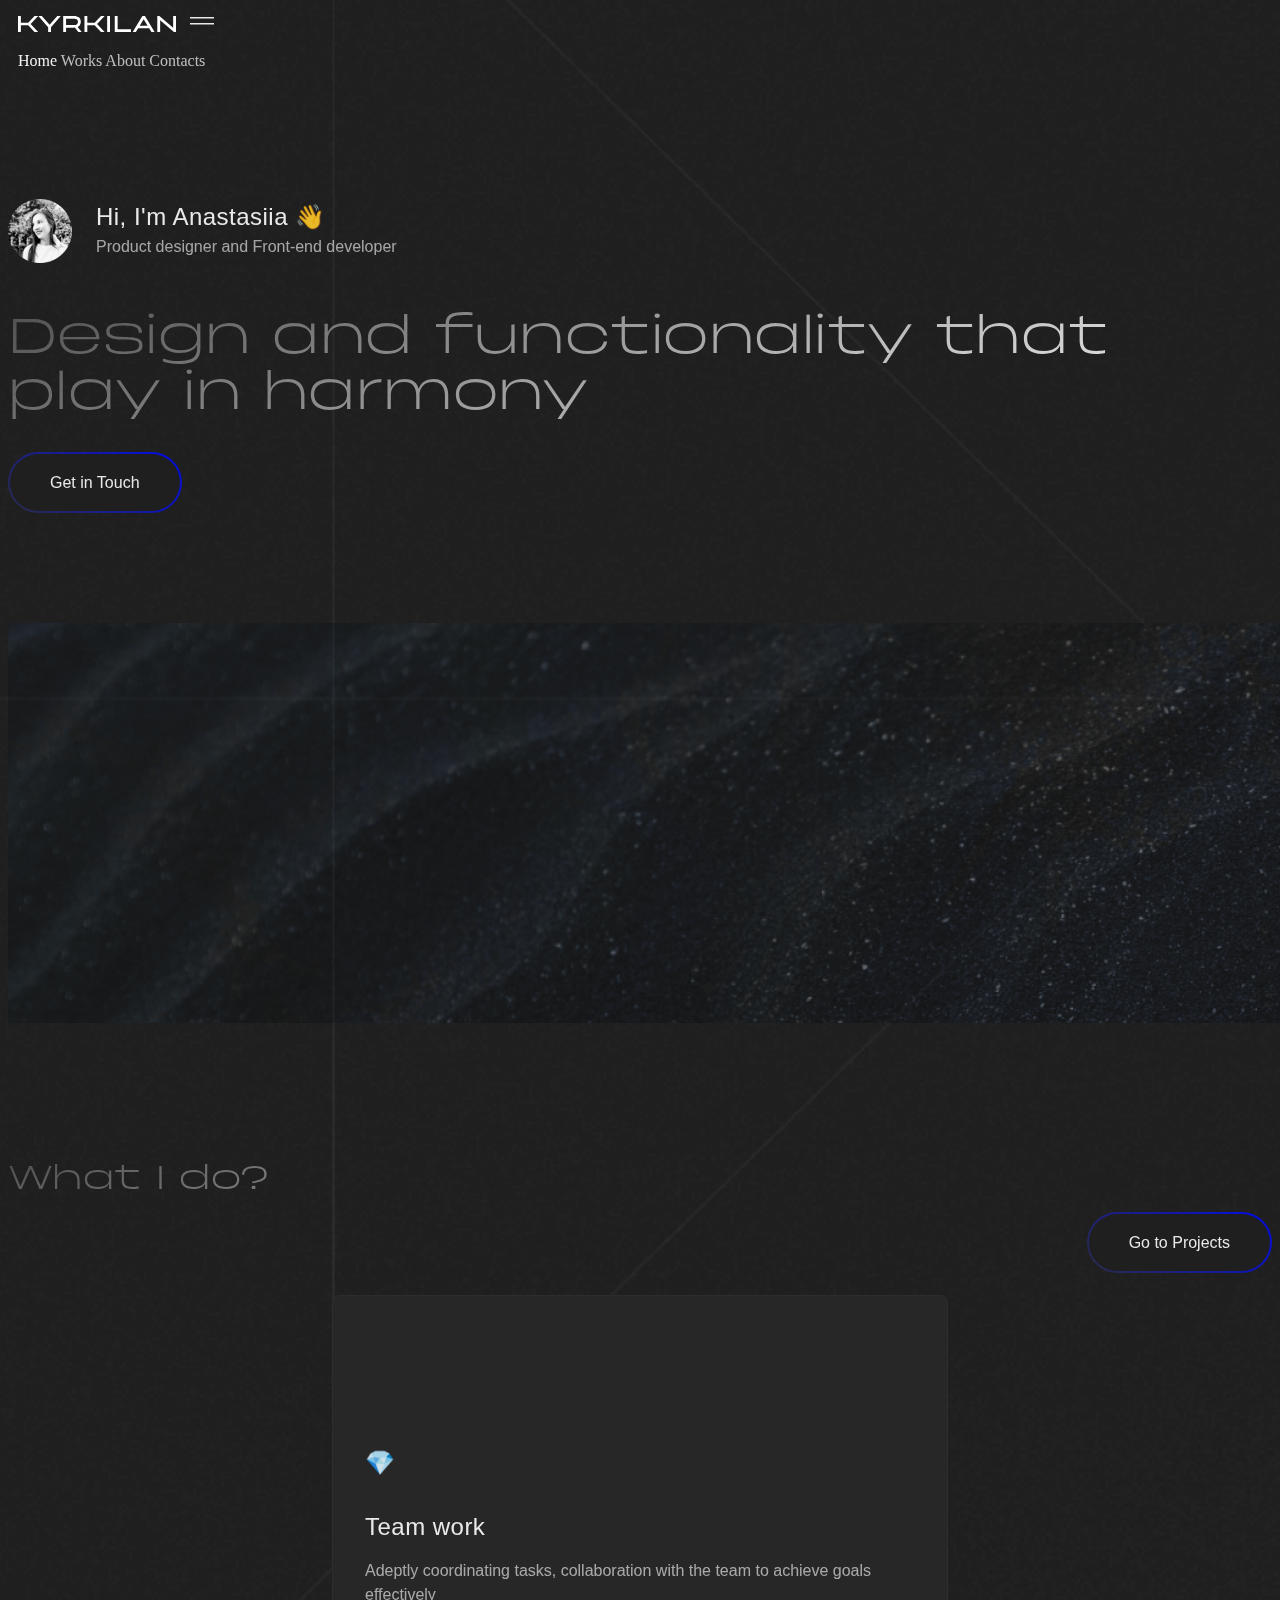
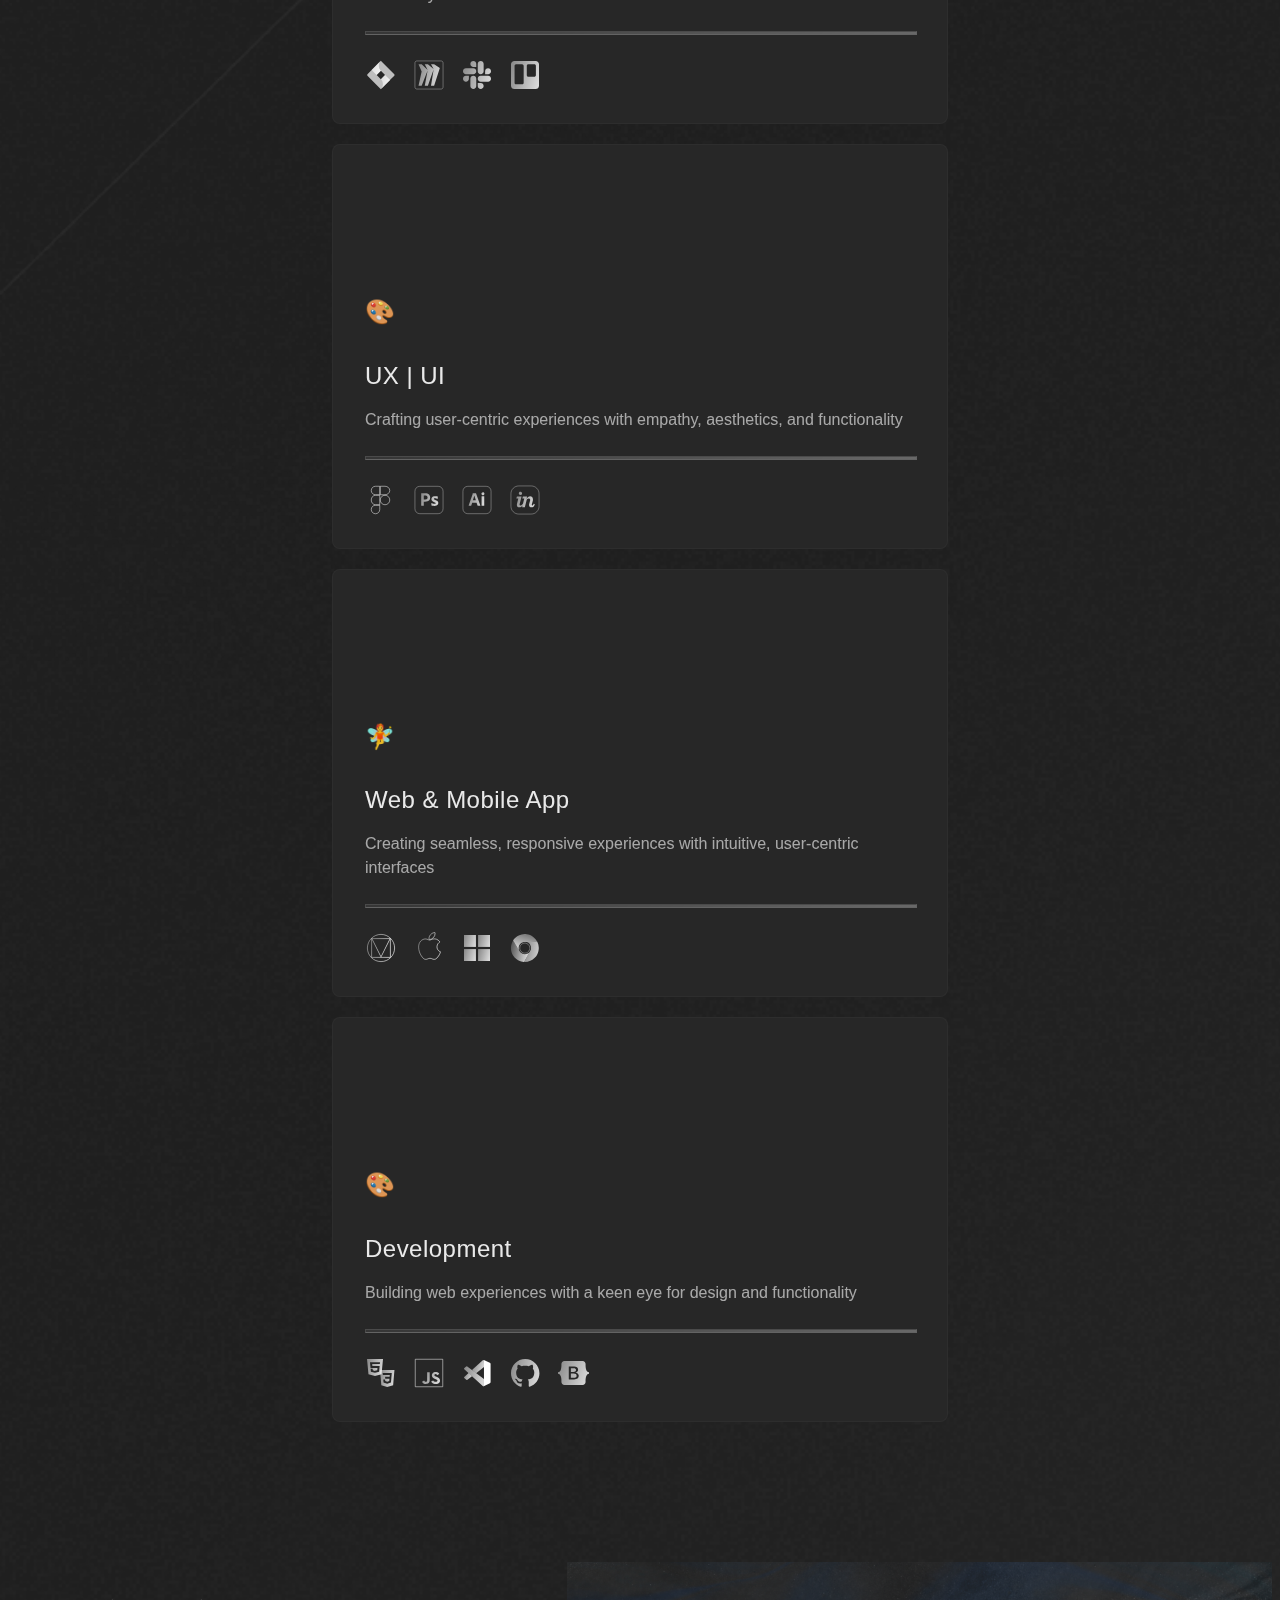
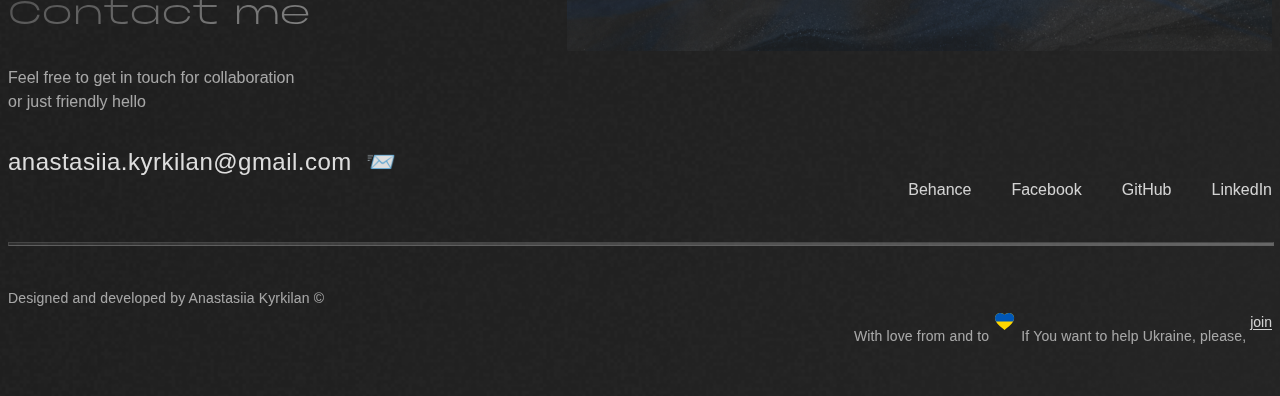
==== index.html @ f3f281db "Worked on a cursor customizing" ====
<!DOCTYPE html>
<html lang="en">
  <head>
    <meta charset="UTF-8" />
    <meta name="viewport" content="width=device-width, initial-scale=1.0" />
    <meta
      name="description"
      content="Anastasiia Kyrkilan - design and developing Websites, Mobile and Web Applications, combining usability and a enjoyable interface."
    />
    <title>Designer and Front-end developer - Anastasiia Kyrkilan</title>
    <link
      rel="icon"
      href="data:image/svg+xml,<svg xmlns='http://www.w3.org/2000/svg' width='64' height='64'><text x='50%' y='50%' dominant-baseline='middle' text-anchor='middle' style='font-size: 48px;'>👩🏻‍💻</text></svg>"
    />
    <link
      href="https://cdn.jsdelivr.net/npm/bootstrap@5.3.0/dist/css/bootstrap.min.css"
      rel="stylesheet"
      integrity="sha384-9ndCyUaIbzAi2FUVXJi0CjmCapSmO7SnpJef0486qhLnuZ2cdeRhO02iuK6FUUVM"
      crossorigin="anonymous"
    />
    <script
      src="https://cdn.jsdelivr.net/npm/bootstrap@5.3.1/dist/js/bootstrap.bundle.min.js"
      integrity="sha384-HwwvtgBNo3bZJJLYd8oVXjrBZt8cqVSpeBNS5n7C8IVInixGAoxmnlMuBnhbgrkm"
      crossorigin="anonymous"
    ></script>
    <link rel="stylesheet" href="/src/style.css" />
  </head>

  <body>
    <!-- Header -->
    <nav class="navbar sticky-top navbar-expand-lg navbar-dark" id="header">
      <div class="container">
        <a class="navbar-brand" href="/"
          ><img src="/img/logo.svg" alt="Kyrkilan" class="cursor-hover"
        /></a>
        <button
          class="navbar-toggler d-lg-none"
          type="button"
          data-bs-toggle="collapse"
          data-bs-target="#navbarNavAltMarkup"
        >
          <span class="navbar-toggler-icon"></span>
        </button>

        <button id="custom-toggler" class="d-lg-none">
          <img
            src="icons/icon-burger-menu.svg"
            alt="Menu"
            class="menu-icon"
            width="24px"
          />
          <img
            src="icons/icon_burger_close.svg"
            alt="Close"
            class="close-icon disabled"
            width="24px"
          />
        </button>

        <div class="collapse navbar-collapse" id="navbarNavAltMarkup">
          <div class="navbar-nav">
            <a
              class="nav-item nav-link menu-item active"
              aria-current="page"
              href="/"
              >Home</a
            >
            <a class="nav-item nav-link menu-item" href="/works.html">Works</a>
            <a class="nav-item nav-link menu-item" href="/about.html">About</a>
            <a class="nav-item nav-link menu-item" href="#contact-screen"
              >Contacts</a
            >
          </div>
        </div>
      </div>
    </nav>

    <!-- Main screen -->
    <div class="container main-screen">
      <div class="row">
        <div class="col-xxl-1"></div>
        <div class="col-xxl-10 greeting">
          <img
            src="/img/avatar.png"
            alt="Anastasiia Kyrkilan"
            class="img-fluid"
          />
          <div>
            <h4>Hi, I'm Anastasiia 👋</h4>
            <p>Product designer and Front-end developer</p>
          </div>
        </div>
      </div>
      <div class="row">
        <div class="col-xxl-1"></div>
        <div class="col-xxl-7 col-xl-8 col-lg-10">
          <h2>Design and functionality that play in harmony</h2>
        </div>
      </div>
      <div class="row main-row-btn">
        <div class="col-xxl-1"></div>
        <div class="col-xxl-4">
          <a href="/#contact-screen" class="btn-main">Get in Touch</a>
        </div>
      </div>
    </div>

    <!-- Decorative image -->
    <div class="deco-img-main">
      <img src="/img/black_wave_img.png" alt="Design waves" class="img-fluid" />
    </div>

    <!-- What I do? -->
    <div class="container skills-screen">
      <div class="row">
        <div class="col-sm">
          <h3>What I do?</h3>
        </div>
        <div class="col-sm">
          <div class="btn-projects">
            <a href="/works.html" class="btn-main">Go to Projects</a>
          </div>
        </div>
      </div>
      <div class="row skill-cards">
        <div class="col-xxl col-lg-6 skill-card">
          <h4>💎</h4>
          <h4>Team work</h4>
          <p>
            Adeptly coordinating tasks, collaboration with the team to achieve
            goals effectively
          </p>
          <hr />
          <div class="tool-icons">
            <img
              src="/icons/tool-jira-white.svg"
              alt="Jira"
              class="tool-icon"
            />
            <img
              src="/icons/tool-miro-white.svg"
              alt="Miro"
              class="tool-icon"
            />
            <img
              src="/icons/tool-slack-white.svg"
              alt="Slack"
              class="tool-icon"
            />
            <img
              src="/icons/tool-trello-white.svg"
              alt="Trello"
              class="tool-icon"
            />
          </div>
        </div>
        <div class="col-xxl col-lg-6 skill-card">
          <h4>🎨</h4>
          <h4>UX | UI</h4>
          <p>
            Crafting user-centric experiences with empathy, aesthetics, and
            functionality
          </p>
          <hr />
          <div class="tool-icons">
            <img
              src="/icons/tool-figma-white.svg"
              alt="Figma"
              class="tool-icon"
            />
            <img
              src="/icons/tool-ps-white.svg"
              alt="Photoshop"
              class="tool-icon"
            />
            <img
              src="/icons/tool-ai-white.svg"
              alt="Illustrator"
              class="tool-icon"
            />
            <img
              src="/icons/tool-in-white.svg"
              alt="Invision"
              class="tool-icon"
            />
          </div>
        </div>
        <div class="col-xxl col-lg-6 skill-card">
          <h4>🧚</h4>
          <h4>Web & Mobile App</h4>
          <p>
            Creating seamless, responsive experiences with intuitive,
            user-centric interfaces
          </p>
          <hr />
          <div class="tool-icons">
            <img
              src="/icons/tool-material-white.svg"
              alt="Material guidelines"
              class="tool-icon"
            />
            <img
              src="/icons/tool-ios-white.svg"
              alt="iOS guidelines"
              class="tool-icon"
            />
            <img
              src="/icons/tool-win-white.svg"
              alt="Windows guidelines"
              class="tool-icon"
            />
            <img
              src="/icons/tool-web-white.svg"
              alt="Chrome"
              class="tool-icon"
            />
          </div>
        </div>
        <div class="col-xxl col-lg-6 skill-card">
          <h4>🎨</h4>
          <h4>Development</h4>
          <p>
            Building web experiences with a keen eye for design and
            functionality
          </p>
          <hr />
          <div class="tool-icons">
            <img
              src="/icons/tool-html-white.svg"
              alt="HTML & CSS"
              class="tool-icon"
            />
            <img
              src="/icons/tool-js-white.svg"
              alt="Java Script"
              class="tool-icon"
            />
            <img
              src="/icons/tool-vs-white.svg"
              alt="Visual Studio Code"
              class="tool-icon"
            />
            <img
              src="/icons/tool-git-white.svg"
              alt="GitHub"
              class="tool-icon"
            />
            <img
              src="/icons/tool-bootstrap-white.svg"
              alt="Bootstrap"
              class="tool-icon"
            />
          </div>
        </div>
      </div>
    </div>

    <!-- Contact me -->
    <div class="contact-screen" id="contact-screen">
      <img
        src="/img/contact_img.png"
        alt="Contacts"
        class="img-fluid contact-img"
      />

      <div class="container">
        <div class="row">
          <h3>Contact me</h3>
          <p>
            Feel free to get in touch for collaboration or just friendly hello
          </p>
        </div>
        <div class="row">
          <a
            href="mailto:anastasiia.kyrkilan@gmail.com"
            class="col-lg mail-link"
            ><h4 class="cursor-hover">anastasiia.kyrkilan@gmail.com &nbsp📨</h4></a
          >
          <div class="col-lg social-media-links">
            <a href="https://www.behance.net/kyrkilan" target="_blank"
              >Behance</a
            >
            <a href="https://www.facebook.com/ann.kyr" target="_blank"
              >Facebook</a
            >
            <a
              href="https://github.com/nastasiiakyr?tab=repositories"
              target="_blank"
              >GitHub</a
            >
            <a href="https://www.linkedin.com/in/kyrkilan/" target="_blank"
              >LinkedIn</a
            >
          </div>
        </div>
      </div>
    </div>

    <!-- Footer -->
    <div class="footer">
      <hr />
      <div class="container">
        <div class="row">
          <div class="col-lg rights">
            <p>Designed and developed by Anastasiia Kyrkilan ©</p>
          </div>
          <div class="col-lg help-ua">
            <p>With love from and to</p>
            <img src="/icons/heart-ua.svg" alt="Help Ukraine" />
            <p>If You want to help Ukraine, please,</p>
            <a href="https://war.ukraine.ua/support-ukraine/" target="_blank"
              >join</a
            >
          </div>
        </div>
      </div>
    </div>

    <!-- Cursor -->
    <div class="circle-and-dot"></div>

    <!-- JS -->
    <script src="/src/app.js"></script>
  </body>
</html>
---- src/style.css ----
/* Adding fonts */

@font-face {
  font-family: PhonkSans;
  src: url("/fonts/PhonkSans-Light.otf") format("opentype");
}

@import url("https://fonts.googleapis.com/css2?family=Inter:wght@300;400;500&display=swap");

/* Variables */

:root {
  /* Colors */
  --col-bg-dark: #1f1f1f;
  --col-bg-dark-cards: #272727;
  --col-button-blue-grad: linear-gradient(
    222deg,
    #000aff 0%,
    rgba(85, 92, 241, 0.22) 100%
  );
  --col-button-blue-grad-hover: linear-gradient(
    41deg,
    #000aff 0%,
    rgba(85, 92, 241, 0.22) 100%
  );
  --col-white-grad: linear-gradient(
    337deg,
    #fff 0%,
    rgba(255, 255, 255, 0.22) 100%
  );
  --col-white: #fff;

  /* Fonts */
  --font-title: PhonkSans, sans-serif;
  --font-text: Inter, sans-serif;

  /* Shadows */
  --shadow-blue-big: 0px 2.767256498336792px 2.2138051986694336px 0px
      rgba(16, 15, 74, 0.06),
    0px 6.650102138519287px 5.32008171081543px 0px rgba(16, 15, 74, 0.09),
    0px 12.521552085876465px 10.017241477966309px 0px rgba(16, 15, 74, 0.11),
    0px 22.3363094329834px 17.869047164916992px 0px rgba(16, 15, 74, 0.13),
    0px 41.777610778808594px 33.422088623046875px 0px rgba(16, 15, 74, 0.16),
    0px 100px 80px 0px rgba(16, 15, 74, 0.22);
  --shadow-blue-small: 0px 12.5px 10.02px 0px rgba(16, 15, 74, 0.08),
    0px 41.777610778808594px 33.422088623046875px 0px rgba(16, 15, 74, 0.13);

  /* Cursor */
  --cursor-bg: #b0efda;
  --cursor-bg-line: #b0efda;
}

/* Cursor styles */

* {
  cursor: none;
}

[type="button"]:not(:disabled),
[type="reset"]:not(:disabled),
[type="submit"]:not(:disabled),
button:not(:disabled) {
  cursor: none;
}

/* Common elements styles */

body {
  background-color: var(--col-bg-dark);
  background-image: url("/img/bg_pattern.png");
  background-size: cover;
  background-repeat: no-repeat;
}

h1,
p,
.social-media-links a,
.footer .help-ua a {
  font-family: var(--font-text);
  font-size: 16px;
  font-style: normal;
  font-weight: 400;
  line-height: 24px;

  color: var(--col-white);
  opacity: 0.6;
}

h2,
h3 {
  background: var(--col-white-grad);
  background-clip: text;
  -webkit-background-clip: text;
  -webkit-text-fill-color: transparent;
}

h2 {
  font-family: var(--font-title);
  font-size: 48px;
  font-style: normal;
  font-weight: 300;
  line-height: 56px;
  letter-spacing: 0.48px;
}

h3 {
  font-family: var(--font-title);
  font-size: 32px;
  font-style: normal;
  font-weight: 300;
  line-height: 40px;
  letter-spacing: 0.32px;
}

h4 {
  font-family: var(--font-text);
  font-size: 24px;
  font-style: normal;
  font-weight: 400;
  line-height: 32px;
  letter-spacing: 0.48px;

  color: var(--col-white);
  opacity: 0.9;
}

hr {
  width: 100%;
  height: 2px;

  background: var(--col-white-grad);
  opacity: 0.3;
}

a {
  text-decoration: none;
  color: var(--col-white);
}

.skills-screen,
.contact-screen {
  padding-top: 100px;
  padding-bottom: 40px;
}

.btn-main {
  position: relative;
  padding: 20px 40px;
  margin: 2px;
  background-color: var(--col-bg-dark);
  border-radius: 56px;

  font-family: var(--font-text);
  font-size: 16px;
  font-style: normal;
  font-weight: 400;
  line-height: 24px;

  color: var(--col-white);
  opacity: 0.9;

  transition: all 200ms ease-in-out;
}

.btn-main::after {
  content: "";
  position: absolute;
  top: 0;
  right: 0;
  bottom: 0;
  left: 0;
  z-index: -1;

  margin: -2px;
  border-radius: inherit;
  background-image: var(--col-button-blue-grad);
}

.btn-main:hover::after {
  background-image: var(--col-button-blue-grad-hover);
}

.mail-link:hover,
.social-media-links a:hover,
.nav-link:hover {
  text-decoration: var(--col-white) solid underline 1.5px;
  text-underline-offset: 12px;

  color: var(--col-white);
  opacity: 0.6;
}

/* Header */

.navbar-brand,
.navbar-collapse {
  padding: 10px;

  font-family: Inter;
  font-size: 16px;
  font-style: normal;
  font-weight: 400;
  line-height: 24px;

  color: var(--col-white);
}

.navbar-collapse {
  justify-content: end;
}

.navbar-nav {
  gap: 21px;
}

.navbar-toggler {
  display: none;
}

#custom-toggler {
  margin: 0;
  padding: 0;
  background-color: transparent;
  border: none;
}

.disabled {
  display: none;
}

.nav-link {
  color: var(--col-white);
  opacity: 0.7;
}

.active {
  opacity: 0.95;
}

.scrolling {
  padding: 0;
  background-color: var(--col-bg-dark);
  border-bottom: rgb(255, 255, 255, 0.03) solid 1px;

  box-shadow: var(--shadow-blue-small);
}

/* Contacts screen styles */

.contact-screen h3,
.contact-screen p {
  margin-left: 0;
  padding-left: 0;
}

.contact-screen p {
  margin: 32px 0;
  max-width: 298px;
}

.contact-img {
  max-width: 705px;
  opacity: 0.8;
  float: right;
}

.mail-link h4 {
  margin-bottom: 0;
  font-weight: 400;
  opacity: 0.85;
}

.social-media-links {
  display: flex;
  justify-content: flex-end;
  align-items: flex-end;
  gap: 40px;
}

.social-media-links a {
  opacity: 0.8;
}

/* Footer */

.footer {
  padding-bottom: 40px;
}

.footer hr {
  margin: 0 0 40px;
}

.footer p {
  font-size: 14px;
  letter-spacing: 0.15px;
  margin-bottom: 0;
}

.footer .help-ua {
  display: flex;
  justify-content: end;
  align-items: start;
  gap: 4px;
}

.footer .help-ua a {
  font-size: 14px;
  font-weight: 500;
  opacity: 0.8;

  text-decoration: var(--col-white) solid underline 1px;
  text-underline-offset: 2px;
}

.footer .help-ua a:hover {
  text-decoration: var(--col-white) solid underline 1px;
  text-underline-offset: 8px;

  opacity: 0.6;
}

/* Homepage Main screen styles */

.main-screen {
  padding-top: 116px;
  padding-bottom: 128px;
}

.greeting {
  display: flex;
  margin-bottom: 48px;
}

.greeting img {
  width: 64px;
  height: 64px;
  transition: all 200ms ease-in-out;
}

.greeting img:hover {
  content: url("/img/avatar-color.png");
}

.greeting div {
  margin-left: 24px;
}

.greeting div h4,
.greeting div p {
  margin: 2px 0;
}

.main-row-btn {
  margin-top: 48px;
}

/* Homepage Decorative image styles */

.deco-img-main {
  width: auto;
  opacity: 0.6;
}

/* Homepage Skills screen styles */

.btn-projects {
  text-align: end;
}

.skill-cards {
  margin-top: 40px;
  gap: 24px;
}

.skill-card {
  margin: 20px auto 0;
  padding: 119px 32px 32px;

  border-radius: 8px;
  border: rgb(255, 255, 255, 0.03) solid 1px;
  background: var(--col-bg-dark-cards);
}

.skill-card h4 {
  margin-bottom: 16px;
}

.skill-card hr {
  margin: 24px auto;
}

.tool-icons {
  display: flex;
  justify-content: flex-start;
  gap: 16px;
  flex-wrap: wrap;
}

/* About me page screen */

.about-me {
  padding-top: 100px;
  padding-bottom: 40px;
}

.about-me img {
  width: 437px;
  transition: all 200ms ease-in-out;
}

.about-me img:hover {
  content: url("/img/about-photo-color.png");
}

.about-me h2 {
  margin-bottom: 60px;
}

.about-me p {
  margin-top: 40px;
}

/* My works page */

.works-title {
  margin-top: 100px;
  margin-bottom: 60px;
}

.works-title ul {
  justify-content: flex-end;
}

.nav-pills .nav-link.active,
.nav-pills .show > .nav-link {
  background-color: transparent;
}

.tab-content img {
  padding-bottom: 30px;
}

.tab-content .relax:hover {
  content: url("/img/works/relax_app_color.png");
}

.tab-content .edison:hover {
  content: url("/img/works/edison_web_color.png");
}

.tab-content .laundry:hover {
  content: url("/img/works/laundry_web_color.png");
}

.tab-content .weather:hover {
  content: url("/img/works/weather_app_color.png");
}

.tab-content .support:hover {
  content: url("/img/works/support_ukraine_color.png");
}

/* Responsive notes */

@media (min-width: 1201px) and (max-width: 1400px) {
  .skill-card {
    max-width: 550px;
  }
}

@media (min-width: 993px) and (max-width: 1200px) {
  .skill-card {
    max-width: 460px;
  }
}

@media (min-width: 577px) and (max-width: 992px) {
  #header.active {
    position: fixed;
    align-items: start;

    width: 100%;
    height: 100vh;

    background-color: var(--col-bg-dark);
    border-bottom: rgb(255, 255, 255, 0.03) solid 1px;

    box-shadow: var(--shadow-blue-small);

    z-index: 1000;
  }

  #header.active .container {
    gap: 30px;
  }

  .skill-card {
    padding-top: 80px;
  }

  .contact-screen {
    padding-top: 50px;
  }

  .contact-img {
    width: 100%;
    float: none;
    margin-bottom: 40px;
  }

  .mail-link {
    padding-left: 0;
  }

  .social-media-links {
    justify-content: flex-start;
    margin-top: 20px;
    padding-left: 0;
  }

  .footer .row div {
    padding-left: 0;
  }

  .footer .help-ua {
    justify-content: start;
    margin-top: 10px;
  }

  .about-me {
    padding-top: 50px;
    padding-bottom: 0;
  }

  .about-me img {
    width: 100%;
    margin-bottom: 60px;
  }

  .about-me h2 {
    margin-bottom: 40px;
  }

  .about-me p {
    margin-top: 30px;
  }

  .works-title {
    margin-top: 50px;
    margin-bottom: 20px;
  }

  .works-title ul {
    justify-content: flex-start;
    margin-top: 30px;
  }
}

@media (max-width: 576px) {
  h2 {
    font-size: 32px;
    line-height: 40px;
  }

  h4 {
    font-size: 20px;
    line-height: 24px;
  }

  #header.active {
    position: fixed;
    align-items: start;

    width: 100%;
    height: 100vh;

    background-color: var(--col-bg-dark);
    border-bottom: rgb(255, 255, 255, 0.03) solid 1px;

    box-shadow: var(--shadow-blue-small);

    z-index: 1000;
  }

  #header.active .container {
    gap: 30px;
  }

  .container,
  .contact-screen .container .row,
  .footer .container .row {
    padding-left: 20px;
    padding-right: 20px;
  }

  .mail-link,
  .social-media-links {
    padding-left: 0;
  }

  .main-screen {
    padding-top: 60px;
    padding-bottom: 80px;
  }

  .greeting {
    flex-direction: column;
    margin-bottom: 32px;
    width: 330px;
  }

  .greeting div {
    margin-left: 0;
  }

  .greeting div h4 {
    margin-top: 20px;
  }

  .btn-projects {
    margin-top: 40px;
    margin-bottom: 20px;
    text-align: start;
  }

  .skill-cards {
    width: 100%;
    padding: 0 0 0 20px;
    align-self: center;
  }

  .skill-card {
    margin: 0;
  }

  .skills-screen,
  .contact-screen {
    padding-top: 60px;
    padding-bottom: 40px;
  }

  .contact-img {
    width: 100%;
    float: none;
    margin-bottom: 60px;
  }

  .social-media-links {
    justify-content: space-between;
    margin-top: 32px;
    gap: 16px;
  }

  .rights {
    padding-left: 0;
  }

  .footer .help-ua {
    justify-content: start;
    margin-top: 10px;
    padding-left: 0;
    flex-wrap: wrap;
  }

  .about-me {
    width: 90%;
    padding-top: 40px;
    padding-bottom: 0;
  }

  .about-me .row {
    padding: 0;
  }

  .about-me img {
    margin-bottom: 60px;
  }

  .about-me h2 {
    margin-bottom: 40px;
  }

  .about-me p {
    margin-top: 30px;
  }

  .works-title {
    margin-top: 50px;
    margin-bottom: 20px;
  }

  .works-title ul {
    justify-content: flex-start;
    margin-top: 30px;
  }
}
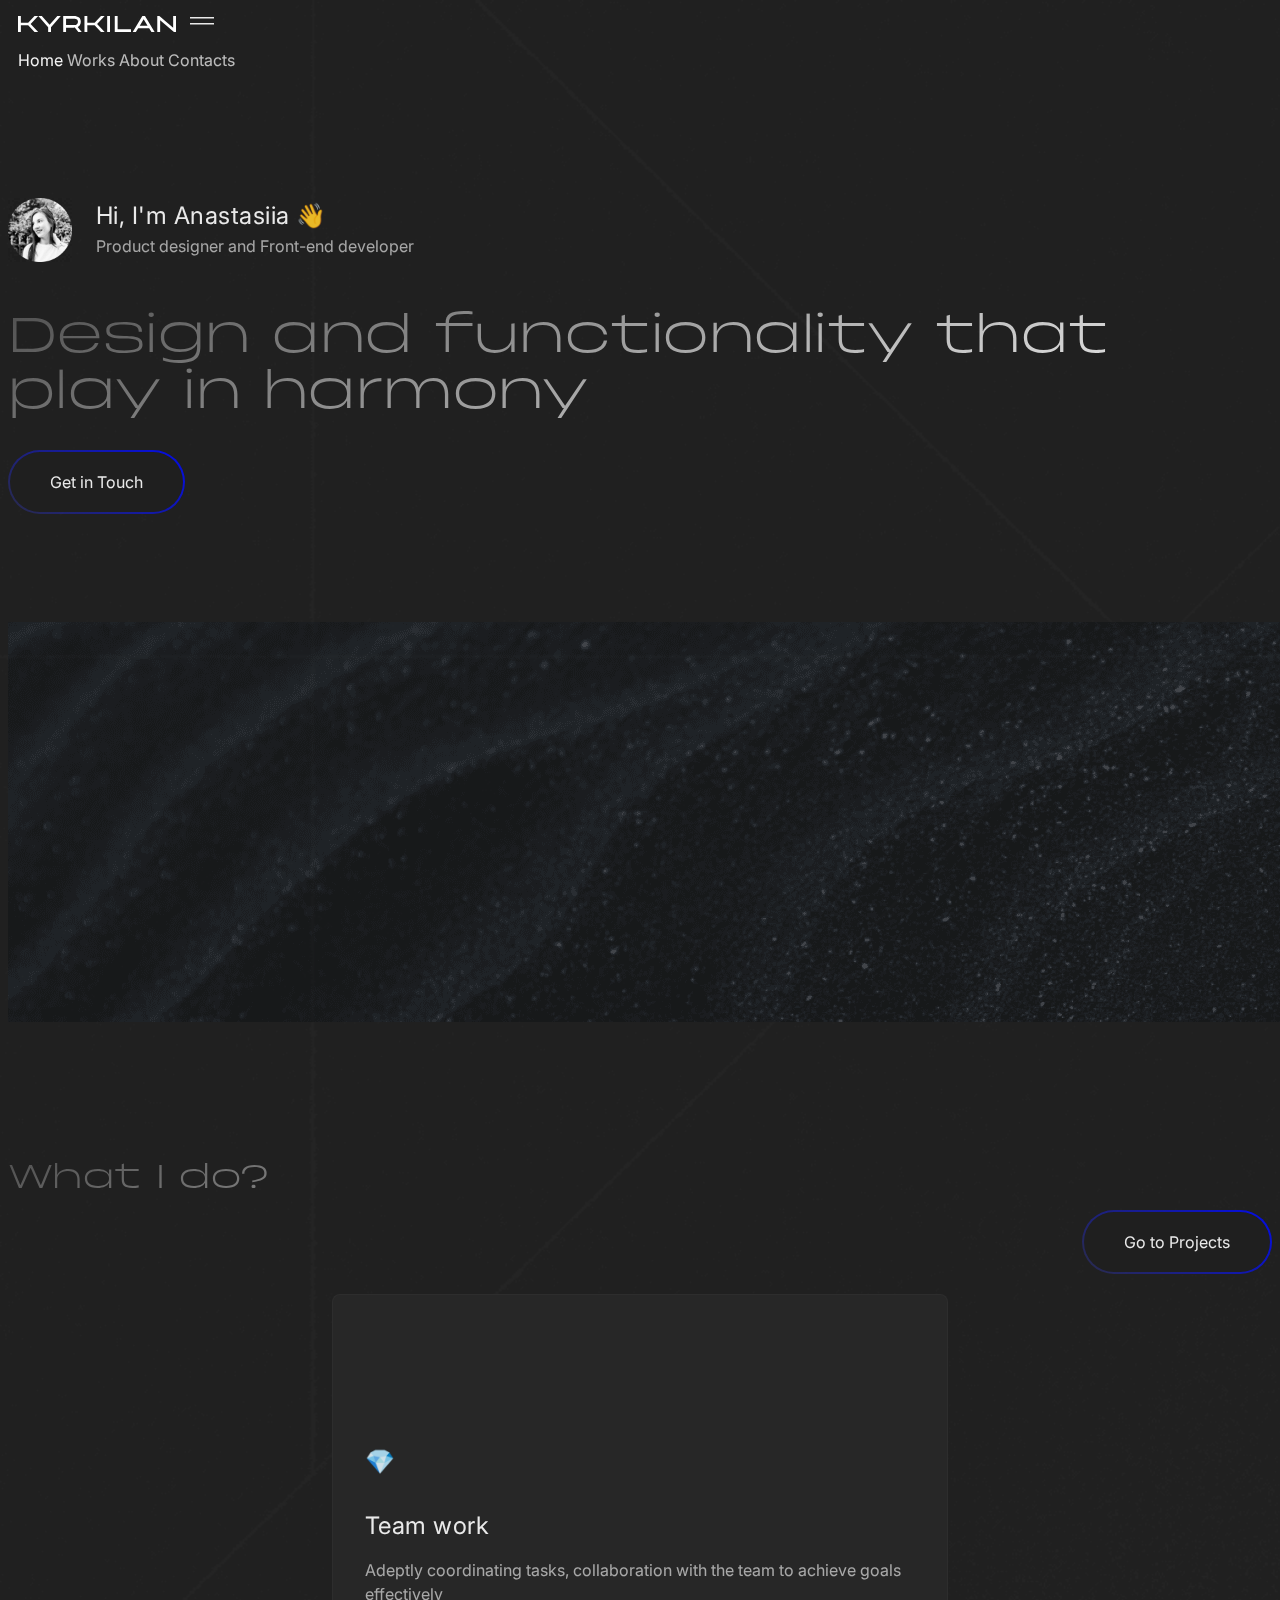
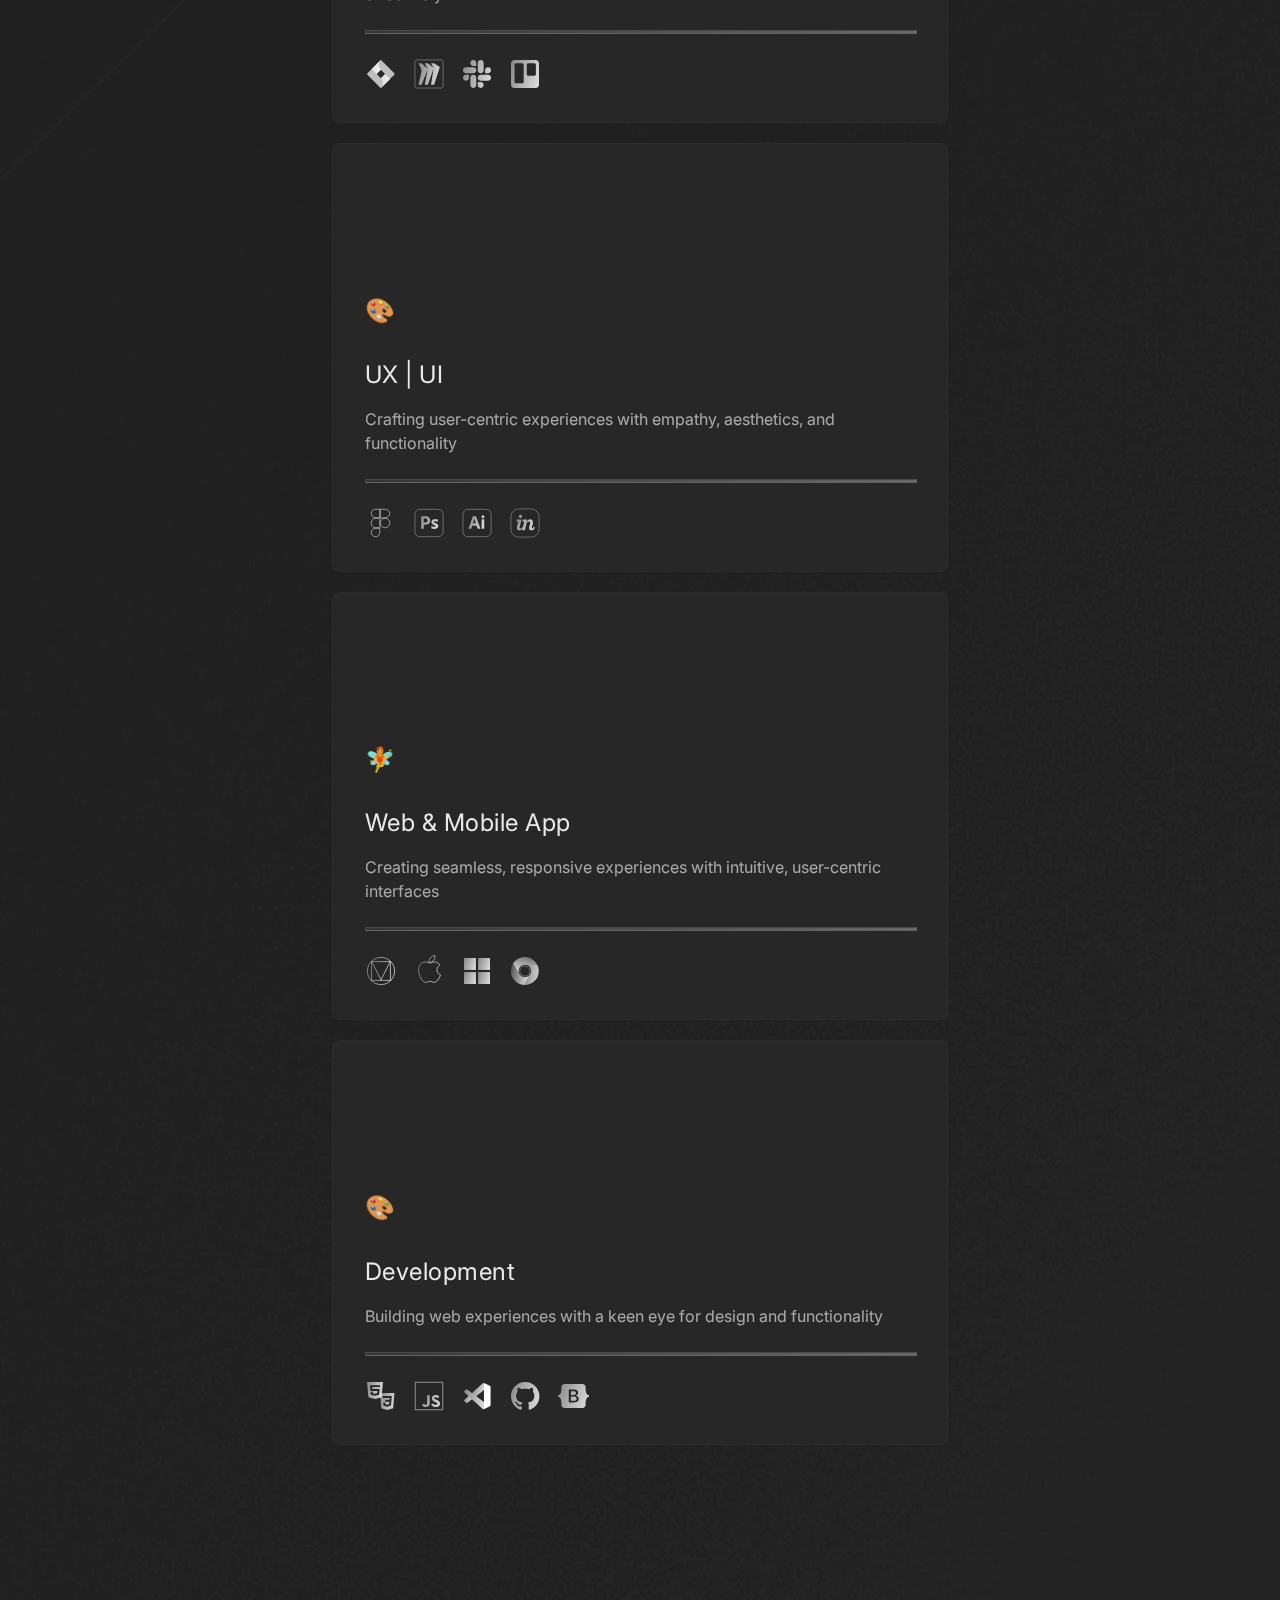
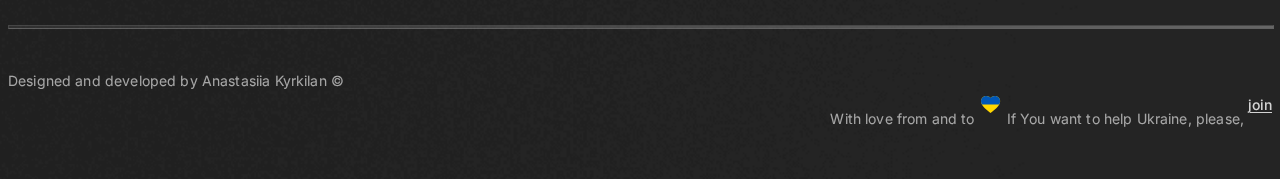
==== commit 907f842a: "Optimized Contacts block with creating HTML template in JS" ====
--- a/index.html
+++ b/index.html
@@ -256,45 +256,7 @@
     </div>
 
     <!-- Contact me -->
-    <div class="contact-screen" id="contact-screen">
-      <img
-        src="/img/contact_img.png"
-        alt="Contacts"
-        class="img-fluid contact-img"
-      />
-
-      <div class="container">
-        <div class="row">
-          <h3>Contact me</h3>
-          <p>
-            Feel free to get in touch for collaboration or just friendly hello
-          </p>
-        </div>
-        <div class="row">
-          <a
-            href="mailto:anastasiia.kyrkilan@gmail.com"
-            class="col-lg mail-link"
-            ><h4 class="cursor-hover">anastasiia.kyrkilan@gmail.com &nbsp📨</h4></a
-          >
-          <div class="col-lg social-media-links">
-            <a href="https://www.behance.net/kyrkilan" target="_blank"
-              >Behance</a
-            >
-            <a href="https://www.facebook.com/ann.kyr" target="_blank"
-              >Facebook</a
-            >
-            <a
-              href="https://github.com/nastasiiakyr?tab=repositories"
-              target="_blank"
-              >GitHub</a
-            >
-            <a href="https://www.linkedin.com/in/kyrkilan/" target="_blank"
-              >LinkedIn</a
-            >
-          </div>
-        </div>
-      </div>
-    </div>
+    <div class="contact-screen" id="contact-screen"></div>
 
     <!-- Footer -->
     <div class="footer">
--- a/src/style.css
+++ b/src/style.css
@@ -1,11 +1,11 @@
 /* Adding fonts */
+
+@import url("https://fonts.googleapis.com/css2?family=Inter:wght@300;400;500&display=swap");
 
 @font-face {
   font-family: PhonkSans;
   src: url("/fonts/PhonkSans-Light.otf") format("opentype");
 }
-
-@import url("https://fonts.googleapis.com/css2?family=Inter:wght@300;400;500&display=swap");
 
 /* Variables */
 
@@ -182,7 +182,8 @@
 
 .mail-link:hover,
 .social-media-links a:hover,
-.nav-link:hover {
+.nav-link:hover,
+.tab-button:hover {
   text-decoration: var(--col-white) solid underline 1.5px;
   text-underline-offset: 12px;
 
@@ -228,7 +229,8 @@
   display: none;
 }
 
-.nav-link {
+.nav-link,
+.tab-button {
   color: var(--col-white);
   opacity: 0.7;
 }
@@ -428,37 +430,21 @@
   margin-bottom: 60px;
 }
 
-.works-title ul {
+.tab-buttons {
+  display: flex;
   justify-content: flex-end;
-}
-
-.nav-pills .nav-link.active,
-.nav-pills .show > .nav-link {
+  gap: 30px;
+}
+
+.tab-button {
+  border: none;
   background-color: transparent;
-}
-
-.tab-content img {
+
+  color: var(--col-white);
+}
+
+#works-cards img {
   padding-bottom: 30px;
-}
-
-.tab-content .relax:hover {
-  content: url("/img/works/relax_app_color.png");
-}
-
-.tab-content .edison:hover {
-  content: url("/img/works/edison_web_color.png");
-}
-
-.tab-content .laundry:hover {
-  content: url("/img/works/laundry_web_color.png");
-}
-
-.tab-content .weather:hover {
-  content: url("/img/works/weather_app_color.png");
-}
-
-.tab-content .support:hover {
-  content: url("/img/works/support_ukraine_color.png");
 }
 
 /* Responsive notes */
@@ -554,6 +540,10 @@
   .works-title ul {
     justify-content: flex-start;
     margin-top: 30px;
+  }
+
+  .circle-and-dot {
+    display: none;
   }
 }
 
@@ -694,4 +684,8 @@
     justify-content: flex-start;
     margin-top: 30px;
   }
-}
+
+  .circle-and-dot {
+    display: none;
+  }
+}
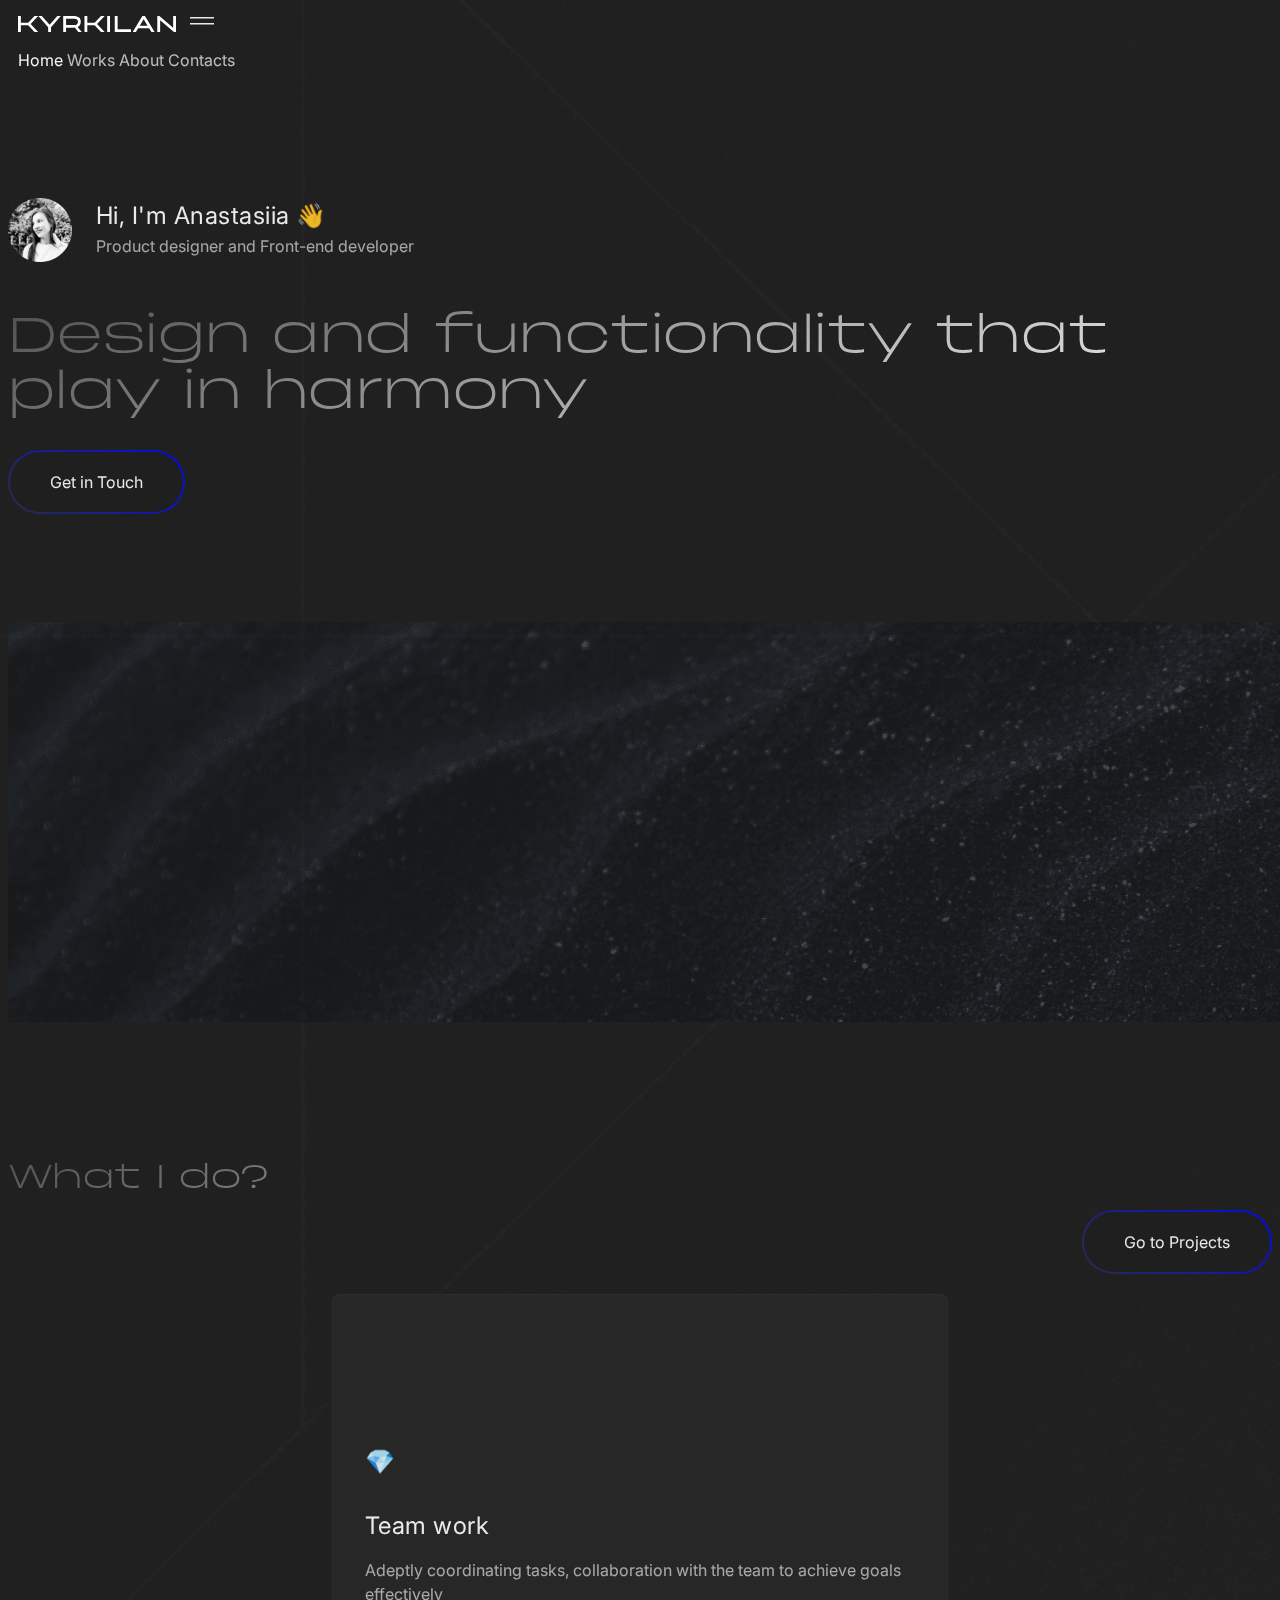
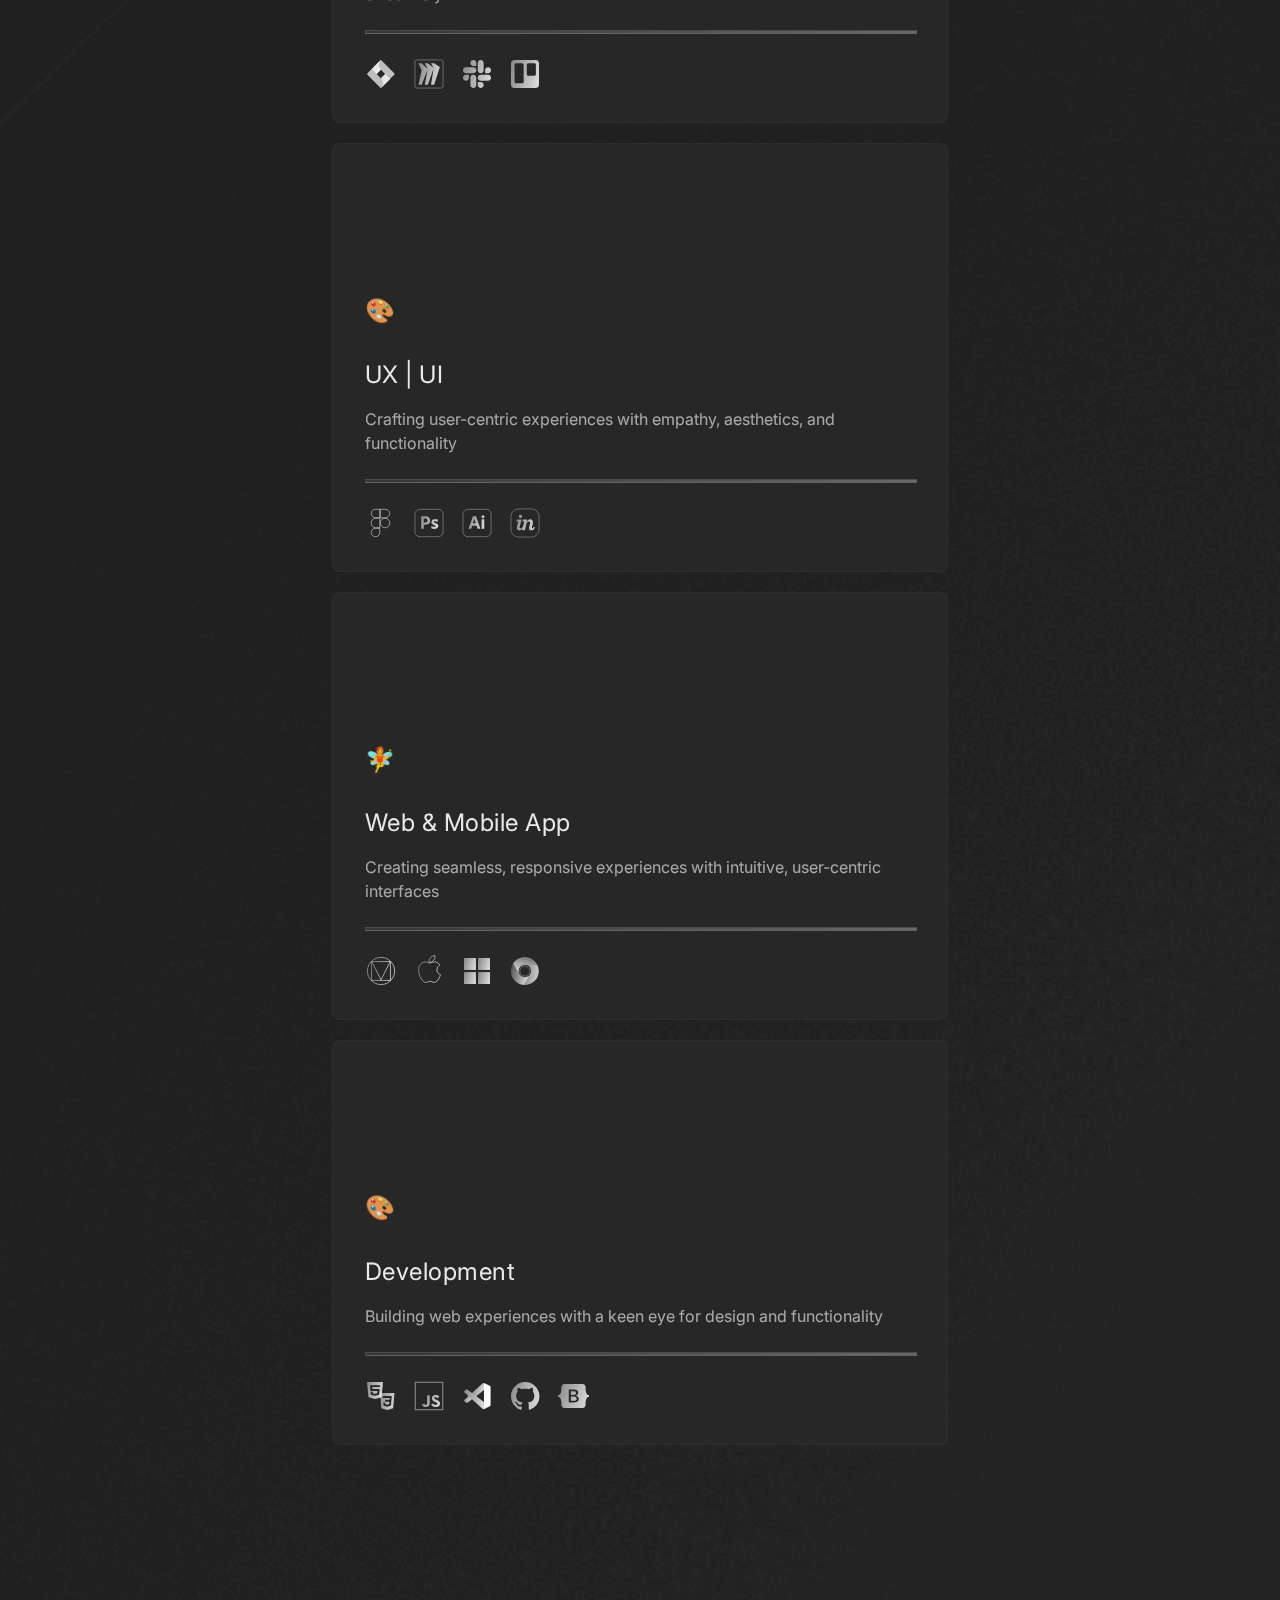
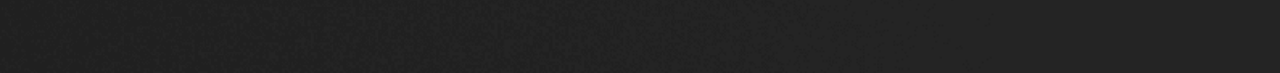
==== commit 8cc8aa96: "Optimized Footer with adding HTML template in JS" ====
--- a/index.html
+++ b/index.html
@@ -259,24 +259,7 @@
     <div class="contact-screen" id="contact-screen"></div>
 
     <!-- Footer -->
-    <div class="footer">
-      <hr />
-      <div class="container">
-        <div class="row">
-          <div class="col-lg rights">
-            <p>Designed and developed by Anastasiia Kyrkilan ©</p>
-          </div>
-          <div class="col-lg help-ua">
-            <p>With love from and to</p>
-            <img src="/icons/heart-ua.svg" alt="Help Ukraine" />
-            <p>If You want to help Ukraine, please,</p>
-            <a href="https://war.ukraine.ua/support-ukraine/" target="_blank"
-              >join</a
-            >
-          </div>
-        </div>
-      </div>
-    </div>
+    <div class="footer"></div>
 
     <!-- Cursor -->
     <div class="circle-and-dot"></div>
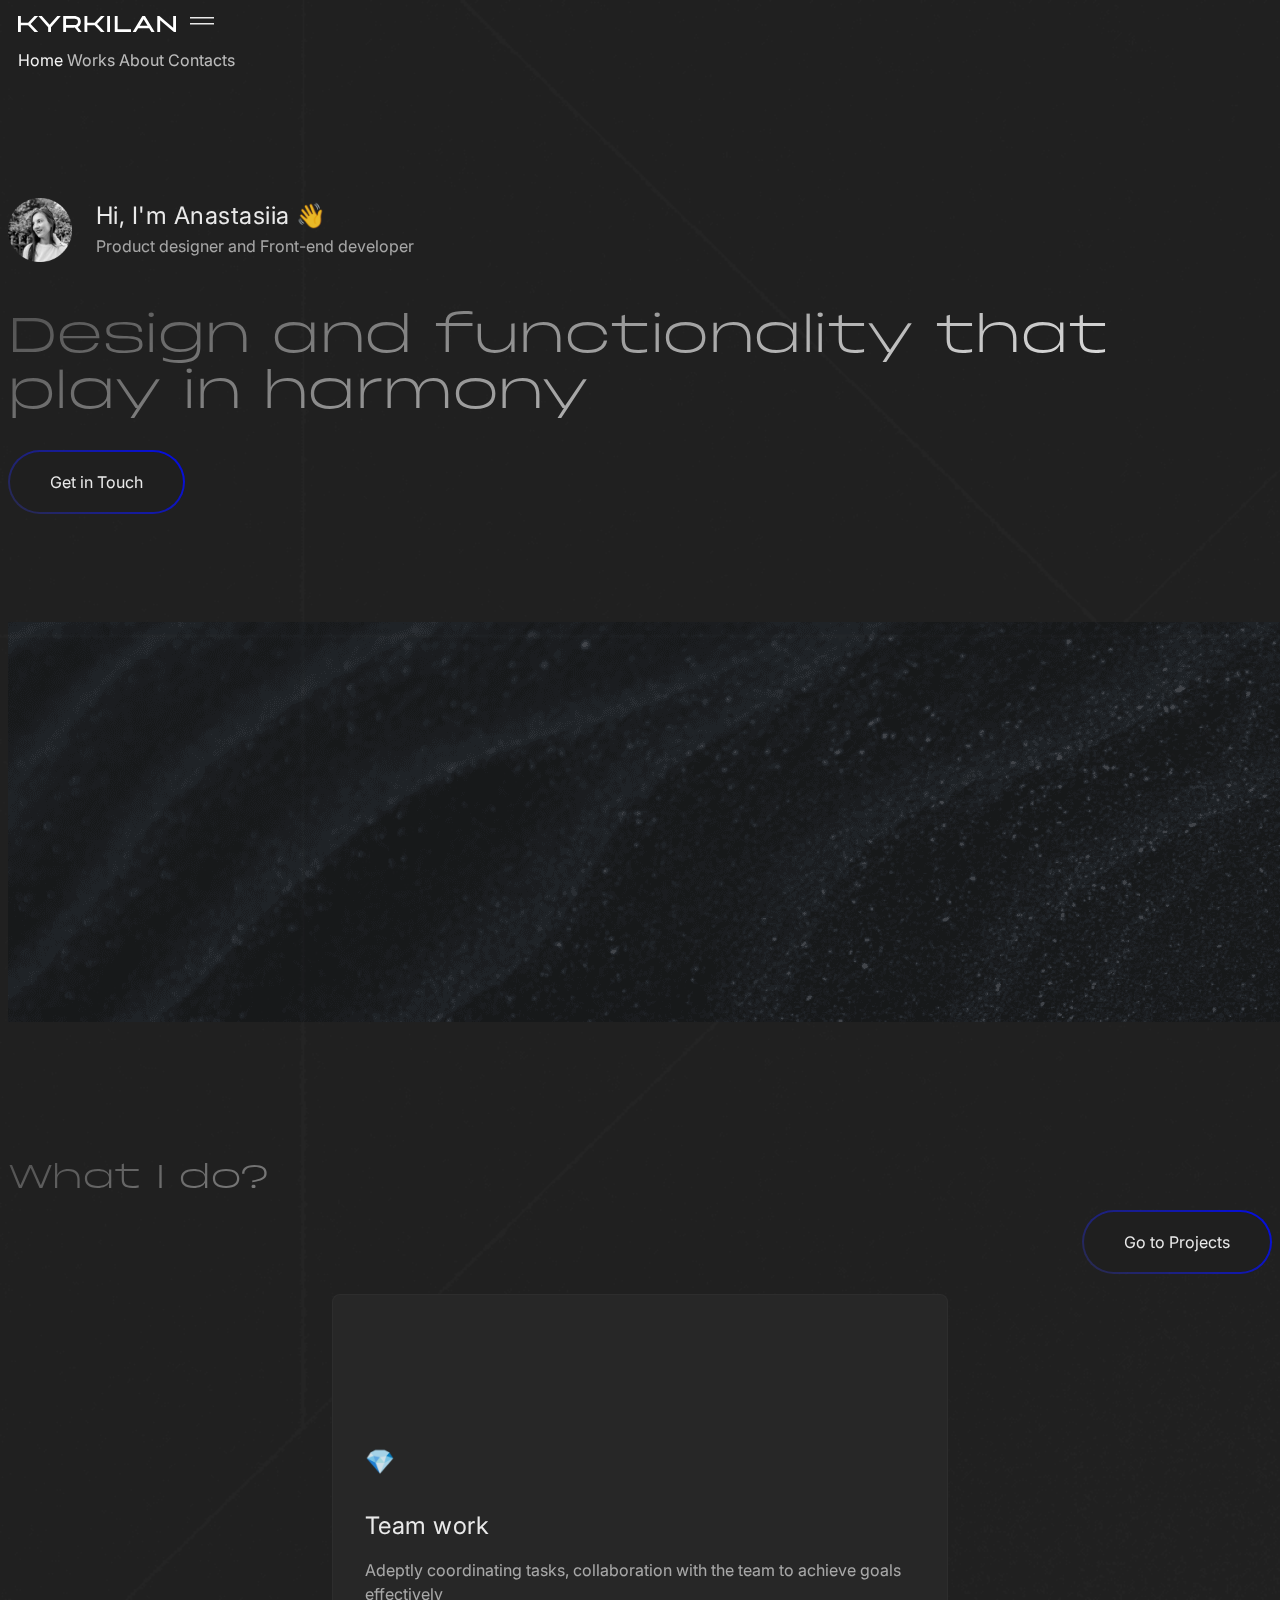
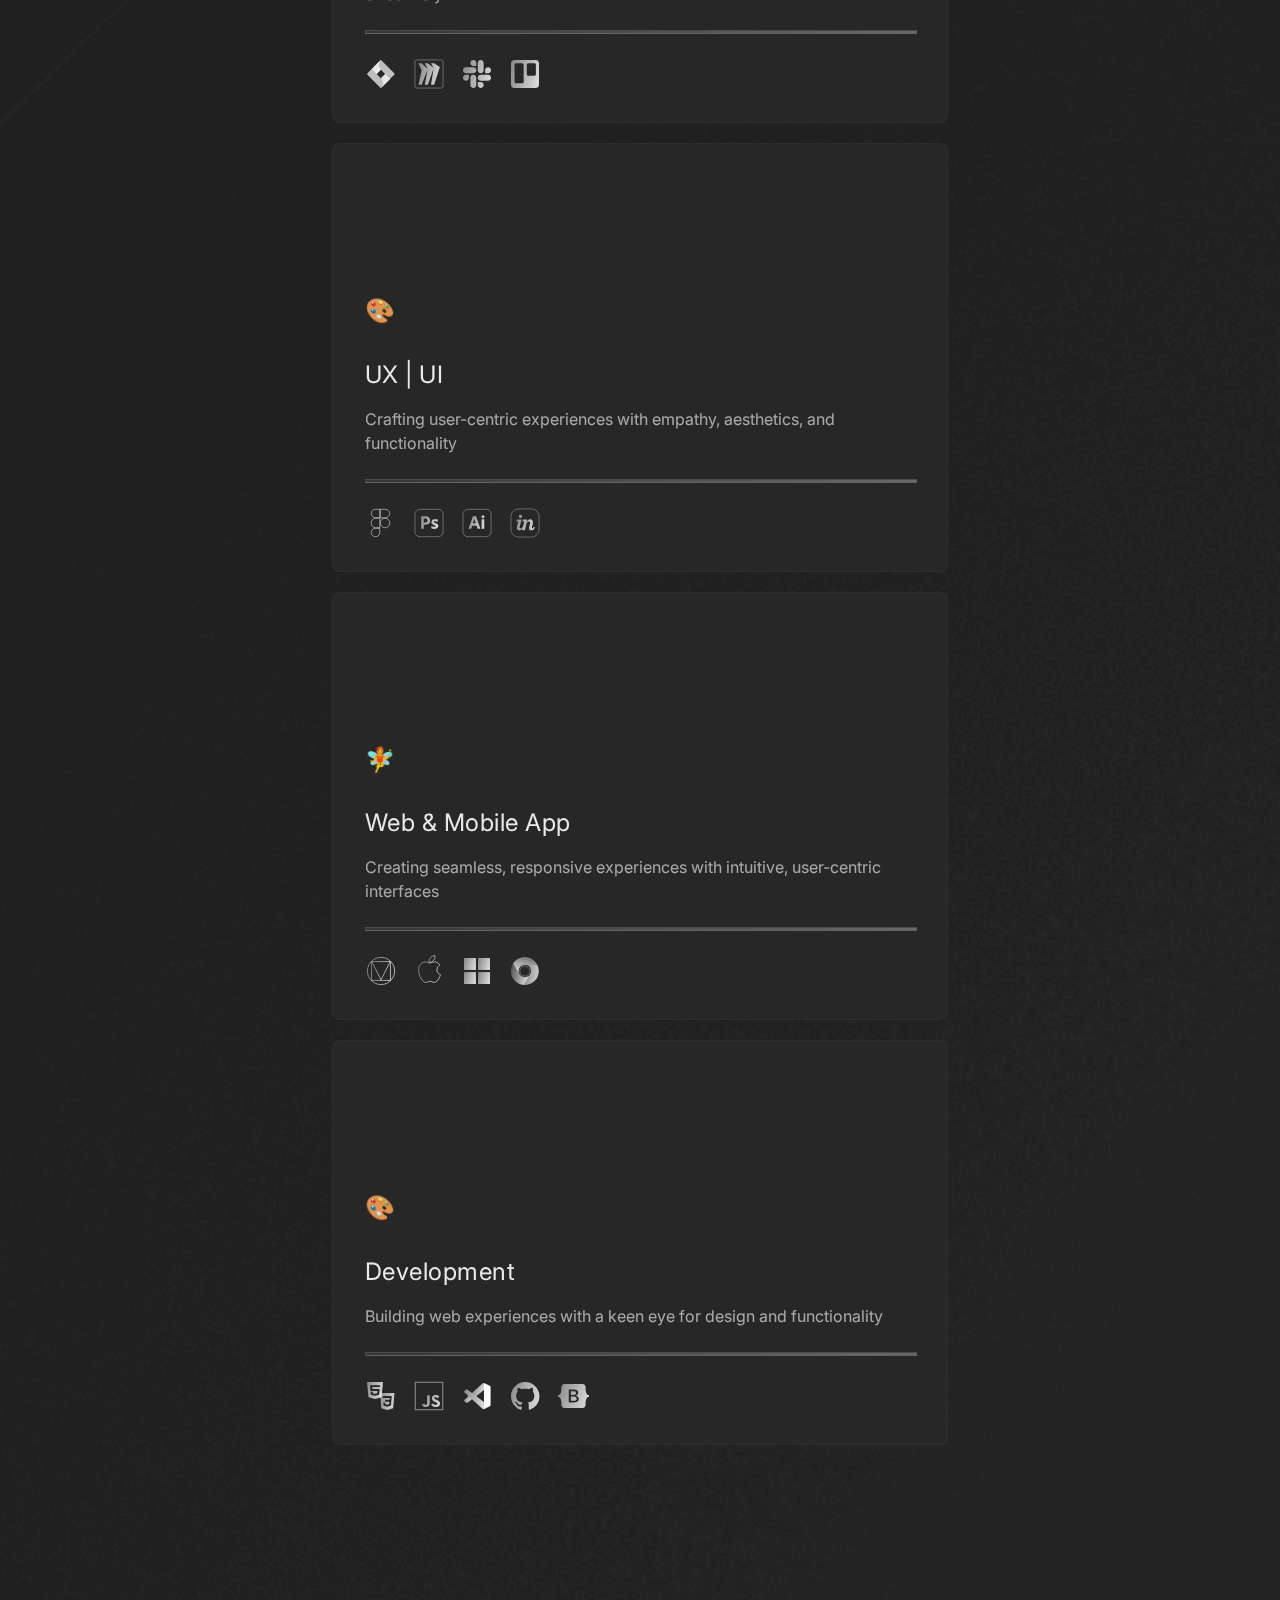
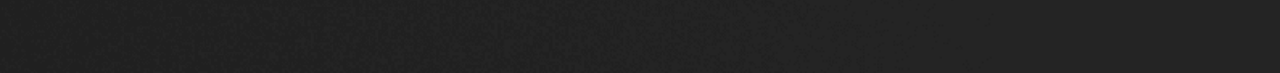
==== commit bff88cf0: "Added simpler way of changing colours of photos when hovering" ====
--- a/index.html
+++ b/index.html
@@ -81,7 +81,7 @@
         <div class="col-xxl-1"></div>
         <div class="col-xxl-10 greeting">
           <img
-            src="/img/avatar.png"
+            src="/img/avatar-color.png"
             alt="Anastasiia Kyrkilan"
             class="img-fluid"
           />
--- a/src/style.css
+++ b/src/style.css
@@ -337,11 +337,12 @@
 .greeting img {
   width: 64px;
   height: 64px;
-  transition: all 200ms ease-in-out;
+  filter: grayscale(100%);
+  transition: filter 0.5s ease;
 }
 
 .greeting img:hover {
-  content: url("/img/avatar-color.png");
+  filter: grayscale(0%);
 }
 
 .greeting div {
@@ -408,11 +409,12 @@
 
 .about-me img {
   width: 437px;
-  transition: all 200ms ease-in-out;
+  filter: grayscale(100%);
+  transition: filter 0.5s ease;
 }
 
 .about-me img:hover {
-  content: url("/img/about-photo-color.png");
+  filter: grayscale(0%);
 }
 
 .about-me h2 {
@@ -445,7 +447,14 @@
 
 #works-cards img {
   padding-bottom: 30px;
-}
+  filter: grayscale(100%);
+  transition: filter 0.5s ease;
+}
+
+#works-cards img:hover {
+  filter: grayscale(0%);
+}
+
 
 /* Responsive notes */
 
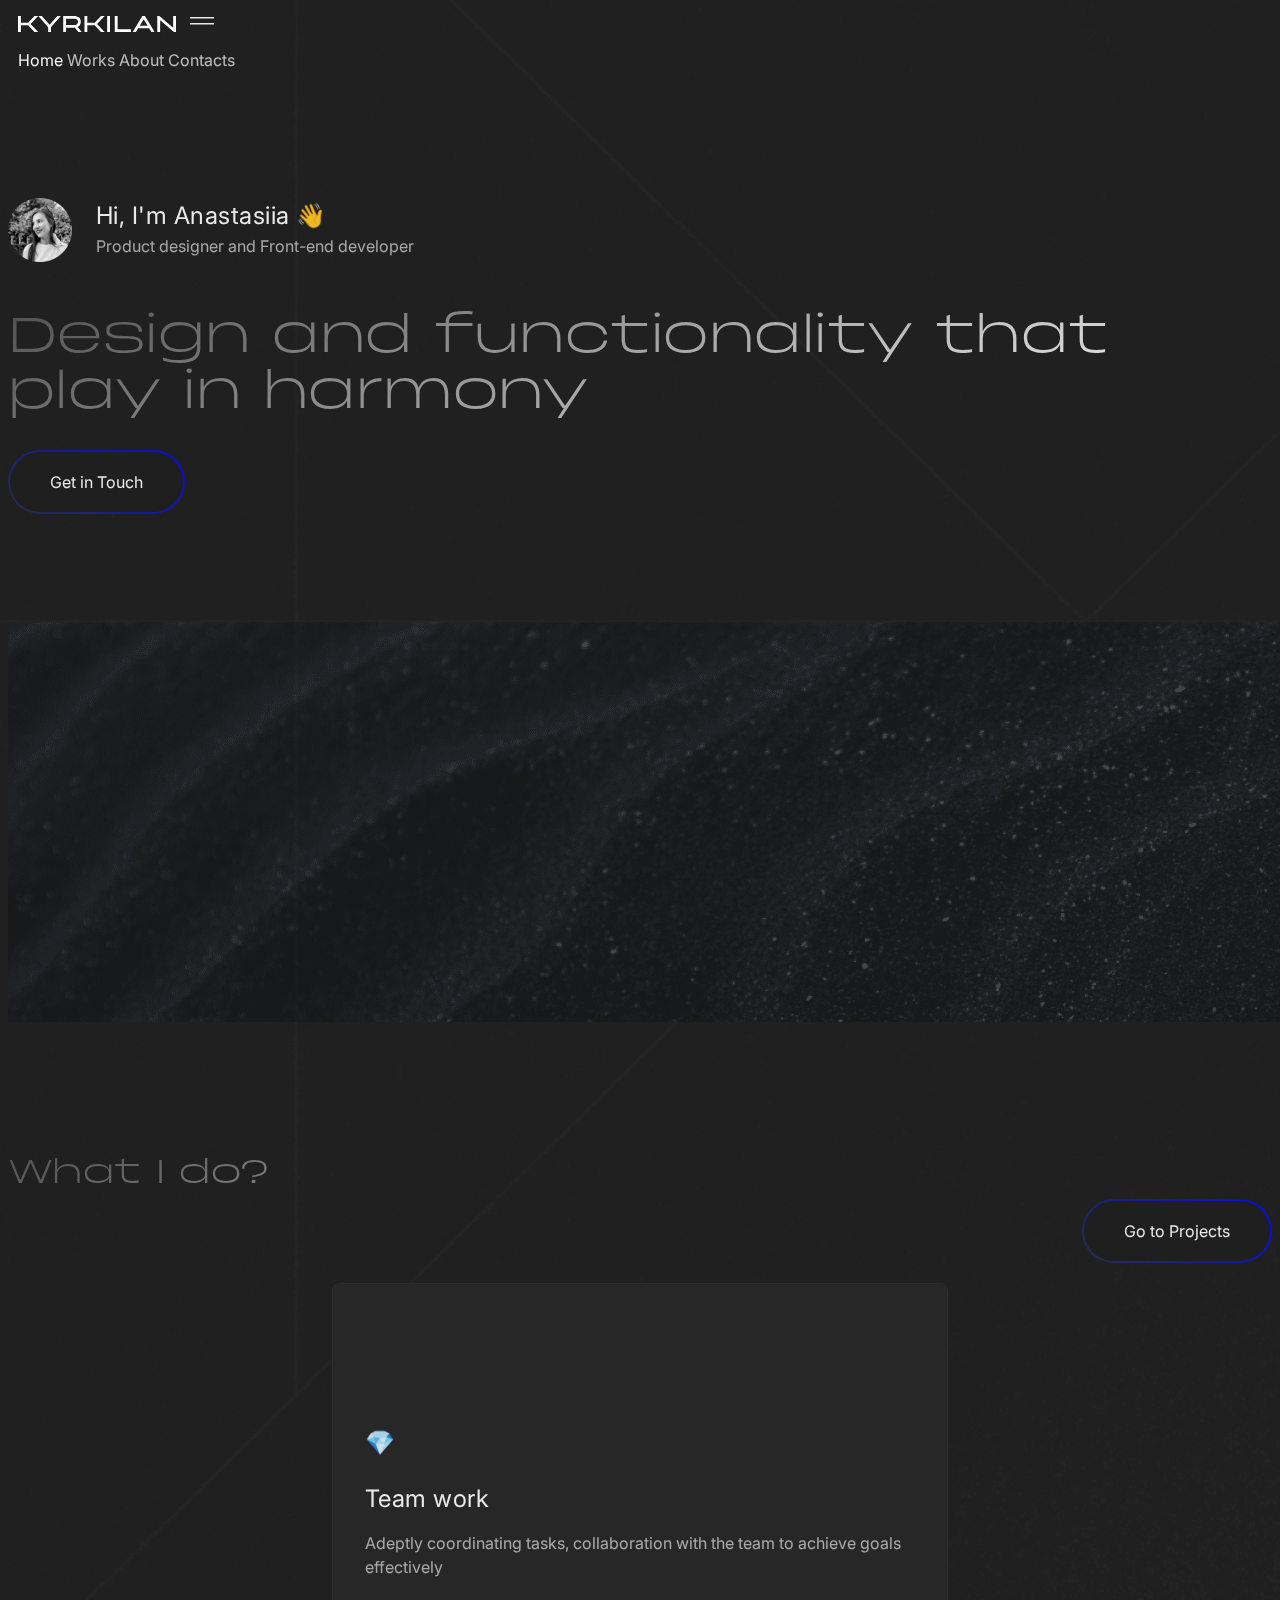
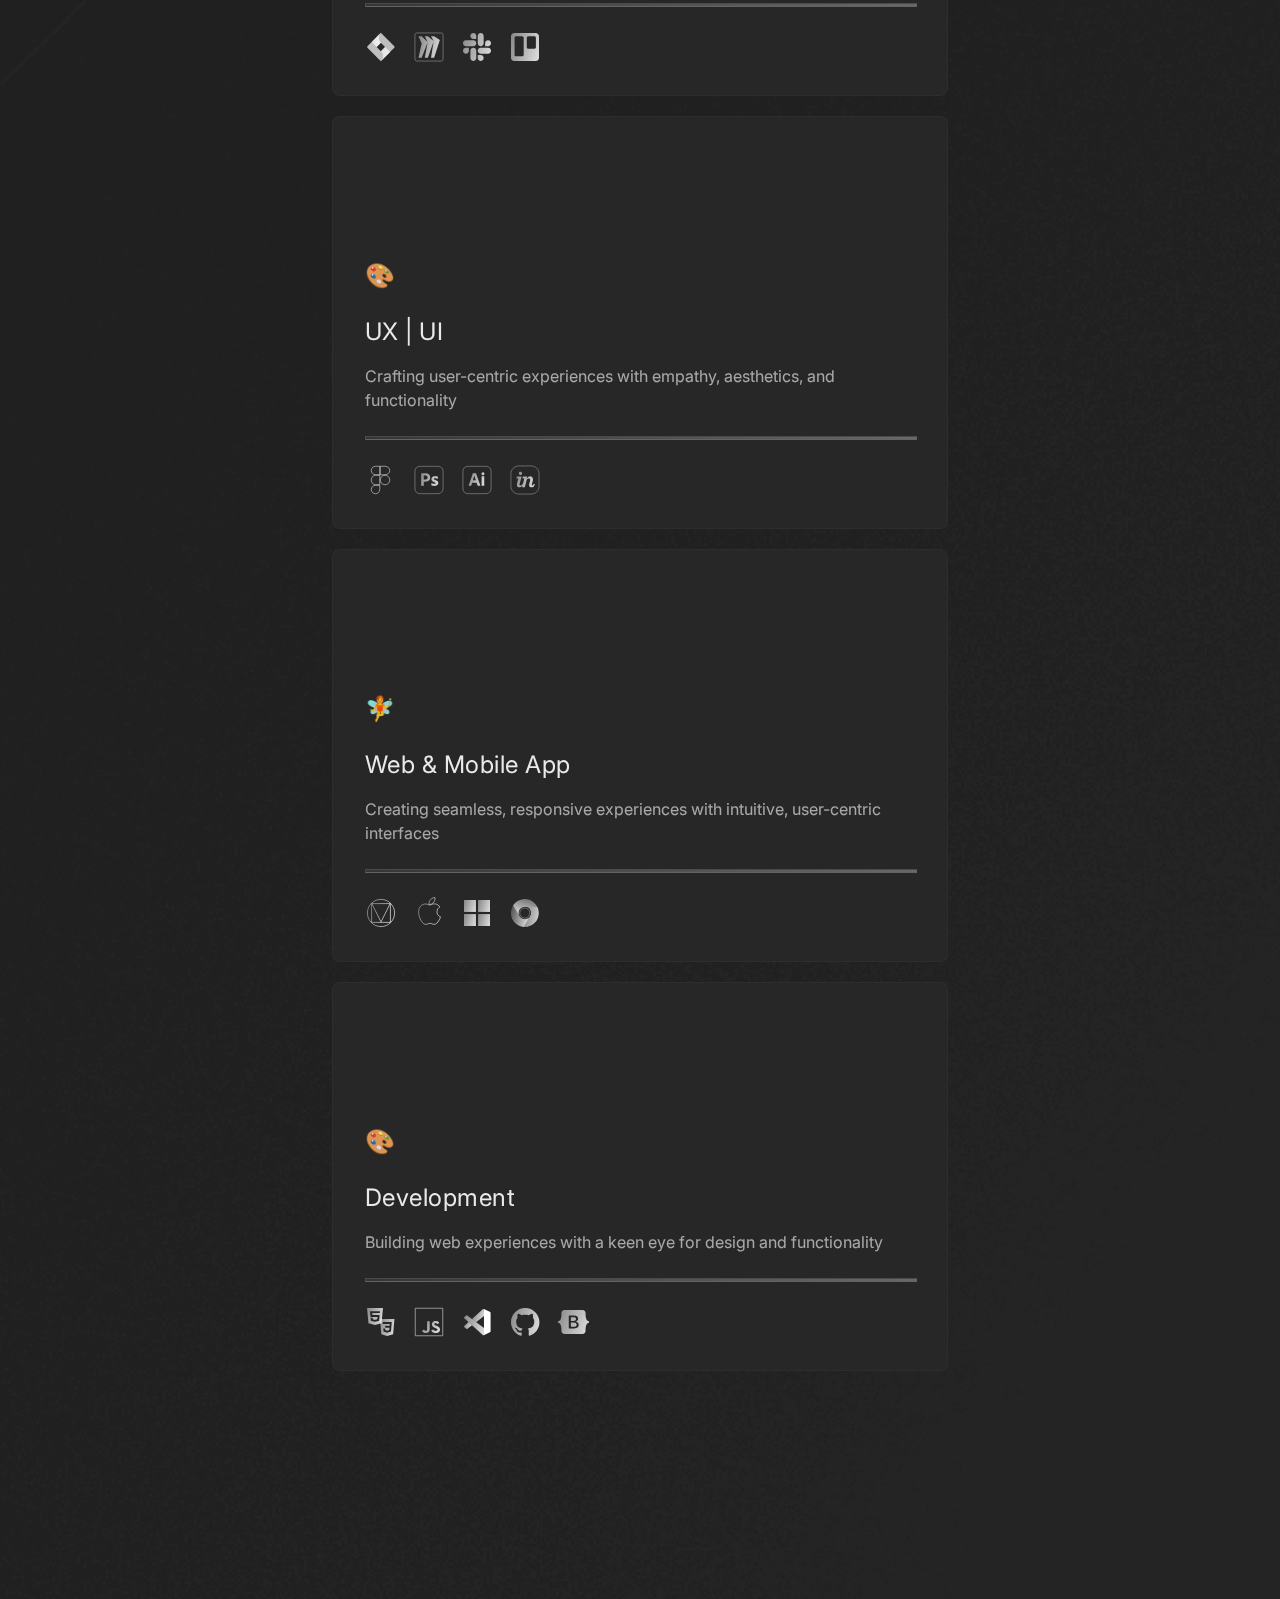
==== commit d0585f7e: "Titles have been reorded" ====
--- a/index.html
+++ b/index.html
@@ -86,7 +86,7 @@
             class="img-fluid"
           />
           <div>
-            <h4>Hi, I'm Anastasiia 👋</h4>
+            <h3>Hi, I'm Anastasiia 👋</h3>
             <p>Product designer and Front-end developer</p>
           </div>
         </div>
@@ -94,7 +94,7 @@
       <div class="row">
         <div class="col-xxl-1"></div>
         <div class="col-xxl-7 col-xl-8 col-lg-10">
-          <h2>Design and functionality that play in harmony</h2>
+          <h1>Design and functionality that play in harmony</h1>
         </div>
       </div>
       <div class="row main-row-btn">
@@ -114,7 +114,7 @@
     <div class="container skills-screen">
       <div class="row">
         <div class="col-sm">
-          <h3>What I do?</h3>
+          <h2>What I do?</h2>
         </div>
         <div class="col-sm">
           <div class="btn-projects">
@@ -124,8 +124,8 @@
       </div>
       <div class="row skill-cards">
         <div class="col-xxl col-lg-6 skill-card">
-          <h4>💎</h4>
-          <h4>Team work</h4>
+          <h3>💎</h3>
+          <h3>Team work</h3>
           <p>
             Adeptly coordinating tasks, collaboration with the team to achieve
             goals effectively
@@ -155,8 +155,8 @@
           </div>
         </div>
         <div class="col-xxl col-lg-6 skill-card">
-          <h4>🎨</h4>
-          <h4>UX | UI</h4>
+          <h3>🎨</h3>
+          <h3>UX | UI</h3>
           <p>
             Crafting user-centric experiences with empathy, aesthetics, and
             functionality
@@ -186,8 +186,8 @@
           </div>
         </div>
         <div class="col-xxl col-lg-6 skill-card">
-          <h4>🧚</h4>
-          <h4>Web & Mobile App</h4>
+          <h3>🧚</h3>
+          <h3>Web & Mobile App</h3>
           <p>
             Creating seamless, responsive experiences with intuitive,
             user-centric interfaces
@@ -217,8 +217,8 @@
           </div>
         </div>
         <div class="col-xxl col-lg-6 skill-card">
-          <h4>🎨</h4>
-          <h4>Development</h4>
+          <h3>🎨</h3>
+          <h3>Development</h3>
           <p>
             Building web experiences with a keen eye for design and
             functionality
--- a/src/style.css
+++ b/src/style.css
@@ -72,7 +72,6 @@
   background-repeat: no-repeat;
 }
 
-h1,
 p,
 .social-media-links a,
 .footer .help-ua a {
@@ -86,15 +85,15 @@
   opacity: 0.6;
 }
 
-h2,
-h3 {
+h1,
+h2 {
   background: var(--col-white-grad);
   background-clip: text;
   -webkit-background-clip: text;
   -webkit-text-fill-color: transparent;
 }
 
-h2 {
+h1 {
   font-family: var(--font-title);
   font-size: 48px;
   font-style: normal;
@@ -103,7 +102,7 @@
   letter-spacing: 0.48px;
 }
 
-h3 {
+h2 {
   font-family: var(--font-title);
   font-size: 32px;
   font-style: normal;
@@ -112,7 +111,7 @@
   letter-spacing: 0.32px;
 }
 
-h4 {
+h3 {
   font-family: var(--font-text);
   font-size: 24px;
   font-style: normal;
@@ -249,7 +248,7 @@
 
 /* Contacts screen styles */
 
-.contact-screen h3,
+.contact-screen h2,
 .contact-screen p {
   margin-left: 0;
   padding-left: 0;
@@ -266,7 +265,7 @@
   float: right;
 }
 
-.mail-link h4 {
+.mail-link h3 {
   margin-bottom: 0;
   font-weight: 400;
   opacity: 0.85;
@@ -349,7 +348,7 @@
   margin-left: 24px;
 }
 
-.greeting div h4,
+.greeting div h3,
 .greeting div p {
   margin: 2px 0;
 }
@@ -385,7 +384,7 @@
   background: var(--col-bg-dark-cards);
 }
 
-.skill-card h4 {
+.skill-card h3 {
   margin-bottom: 16px;
 }
 
@@ -417,7 +416,7 @@
   filter: grayscale(0%);
 }
 
-.about-me h2 {
+.about-me h1 {
   margin-bottom: 60px;
 }
 
@@ -533,7 +532,7 @@
     margin-bottom: 60px;
   }
 
-  .about-me h2 {
+  .about-me h1 {
     margin-bottom: 40px;
   }
 
@@ -557,12 +556,12 @@
 }
 
 @media (max-width: 576px) {
-  h2 {
+  h1 {
     font-size: 32px;
     line-height: 40px;
   }
 
-  h4 {
+  h3 {
     font-size: 20px;
     line-height: 24px;
   }
@@ -613,7 +612,7 @@
     margin-left: 0;
   }
 
-  .greeting div h4 {
+  .greeting div h3 {
     margin-top: 20px;
   }
 
@@ -676,7 +675,7 @@
     margin-bottom: 60px;
   }
 
-  .about-me h2 {
+  .about-me h1 {
     margin-bottom: 40px;
   }
 
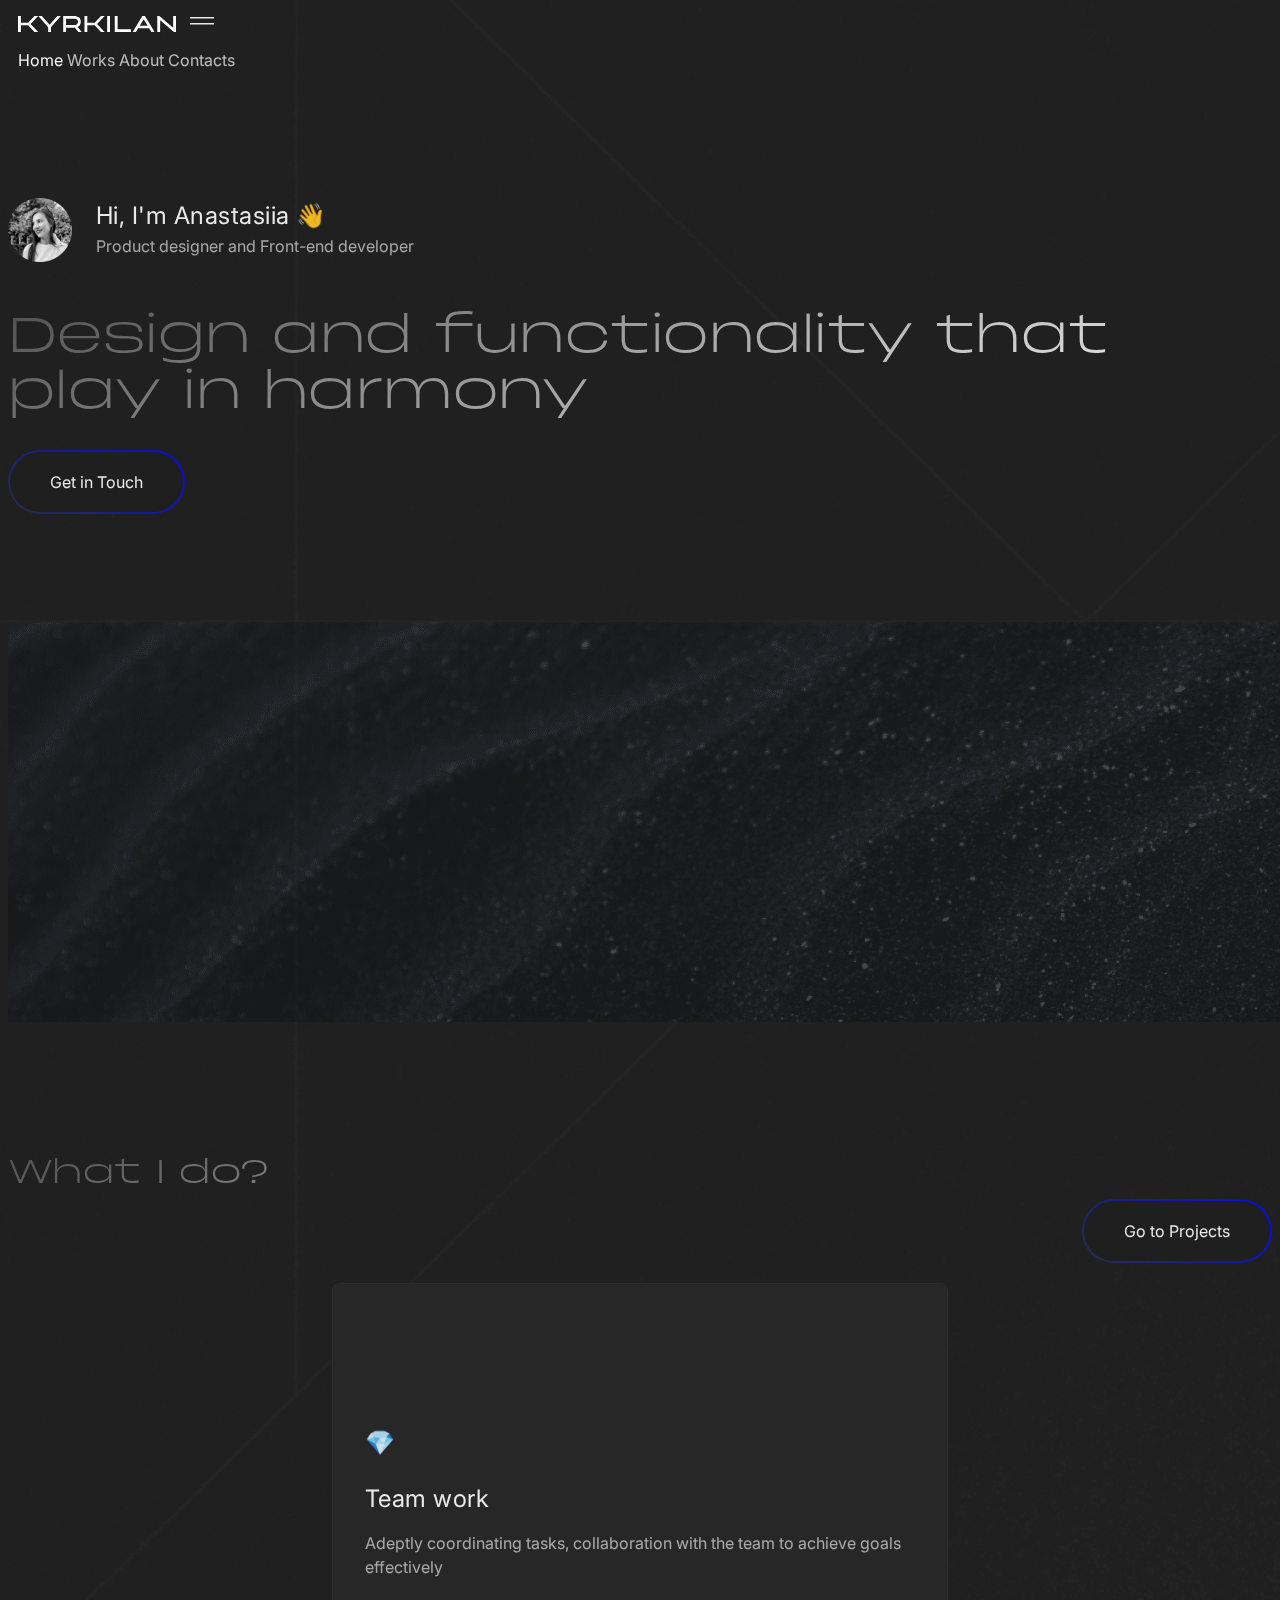
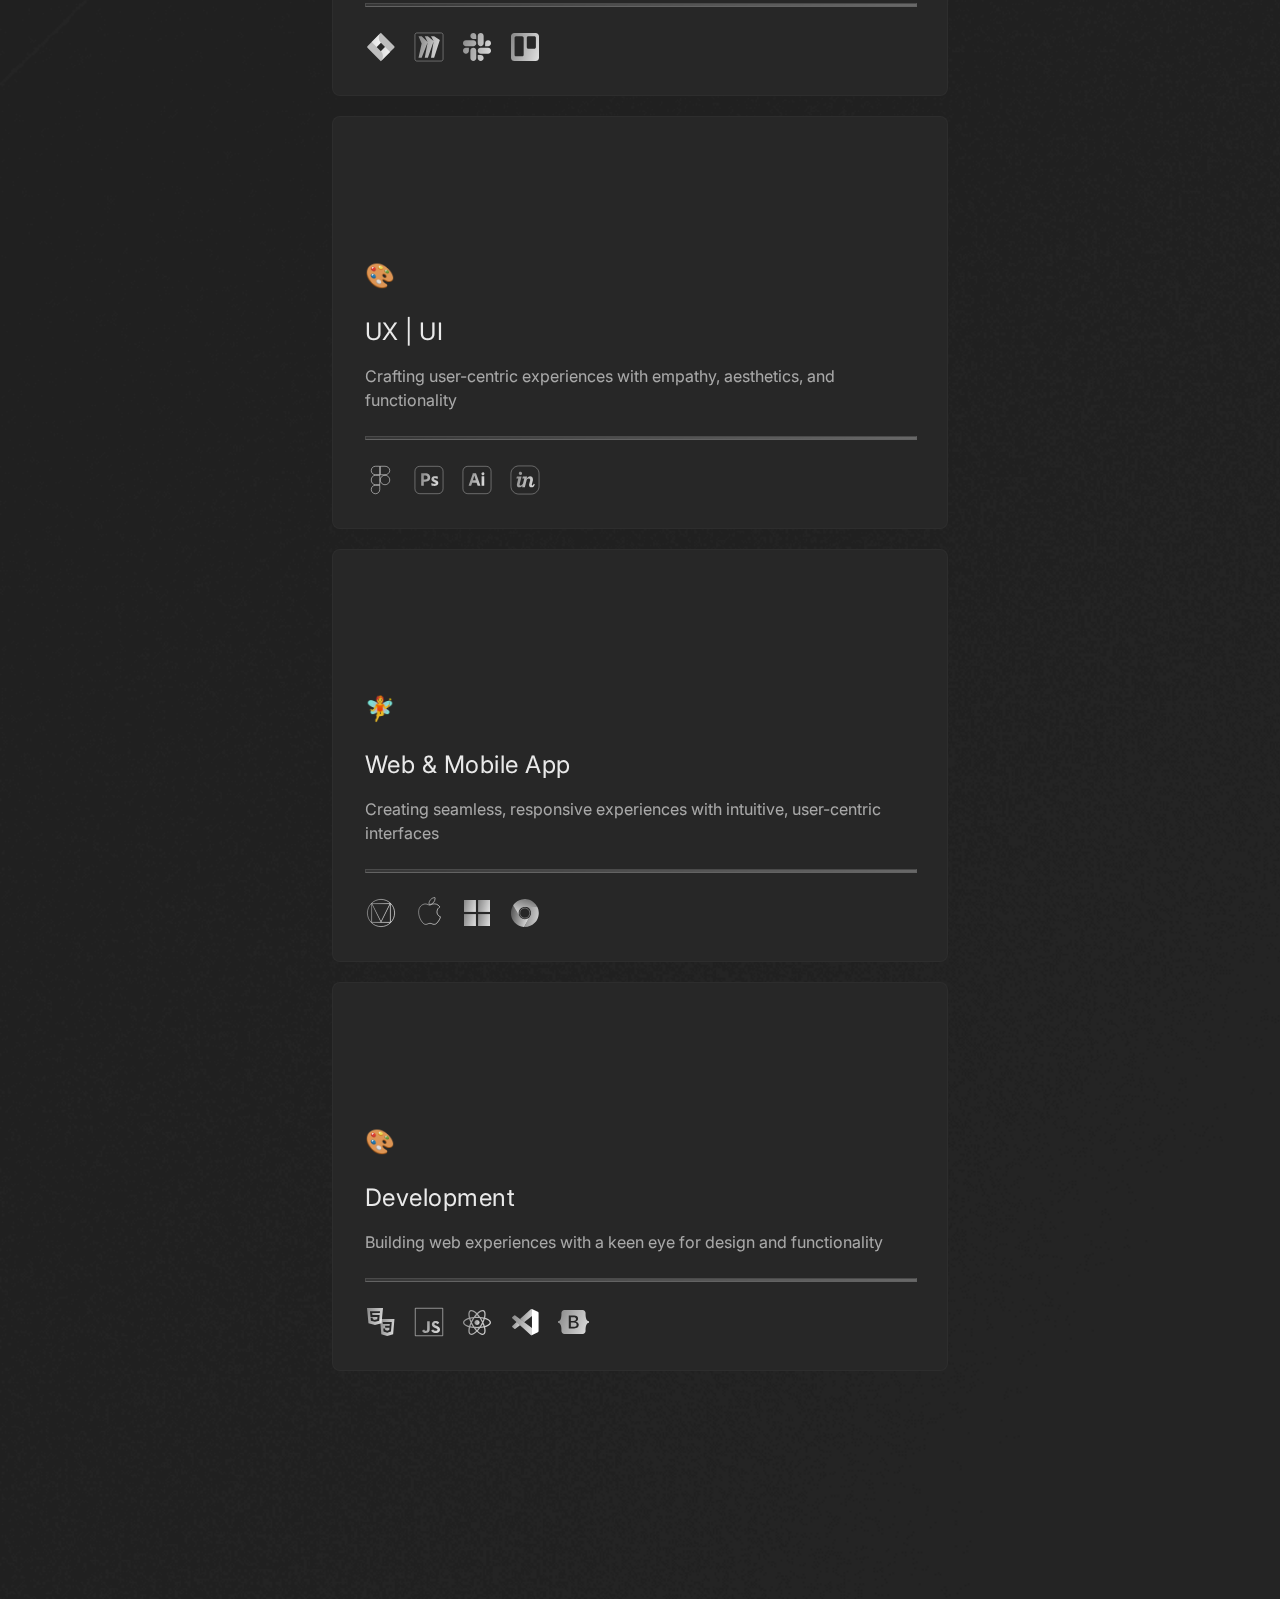
==== commit 9c616a56: "Reformatted the HTML code of Certificates section into JS" ====
--- a/index.html
+++ b/index.html
@@ -236,13 +236,13 @@
               class="tool-icon"
             />
             <img
+              src="/icons/tool-react-white.svg"
+              alt="React"
+              class="tool-icon"
+            />
+            <img
               src="/icons/tool-vs-white.svg"
               alt="Visual Studio Code"
-              class="tool-icon"
-            />
-            <img
-              src="/icons/tool-git-white.svg"
-              alt="GitHub"
               class="tool-icon"
             />
             <img
--- a/src/style.css
+++ b/src/style.css
@@ -63,6 +63,17 @@
   cursor: none;
 }
 
+/* Animation */
+
+@keyframes scroll {
+  0% {
+    transform: translateX(0%);
+  }
+  100% {
+    transform: translateX(-100%);
+  }
+}
+
 /* Common elements styles */
 
 body {
@@ -136,6 +147,7 @@
   color: var(--col-white);
 }
 
+.certificates-screen,
 .skills-screen,
 .contact-screen {
   padding-top: 100px;
@@ -416,12 +428,56 @@
   filter: grayscale(0%);
 }
 
-.about-me h1 {
+.about-me h1,
+.certificates-screen h2 {
   margin-bottom: 60px;
 }
 
 .about-me p {
   margin-top: 40px;
+}
+
+.certificates-screen {
+  width: 100%;
+
+  overflow: hidden;
+  position: relative;
+}
+
+.certificates-container {
+  display: flex;
+  gap: 10px;
+  width: max-content;
+  margin-bottom: 10px;
+}
+
+.certificates {
+  display: flex;
+  gap: 10px;
+  animation: scroll 60s linear infinite;
+  animation-play-state: running;
+  animation-delay: 0s;
+  animation-direction: normal;
+}
+
+.certificates-container .scroll-back {
+  animation-direction: reverse;
+}
+
+.certificates-container:hover .certificates {
+  animation-play-state: paused;
+}
+
+.certificates-screen img {
+  margin: 0;
+  padding: 0;
+  height: 250px;
+  filter: grayscale(100%);
+  transition: filter 0.5s ease;
+}
+
+.certificates-screen img:hover {
+  filter: grayscale(0%);
 }
 
 /* My works page */
@@ -453,7 +509,6 @@
 #works-cards img:hover {
   filter: grayscale(0%);
 }
-
 
 /* Responsive notes */
 
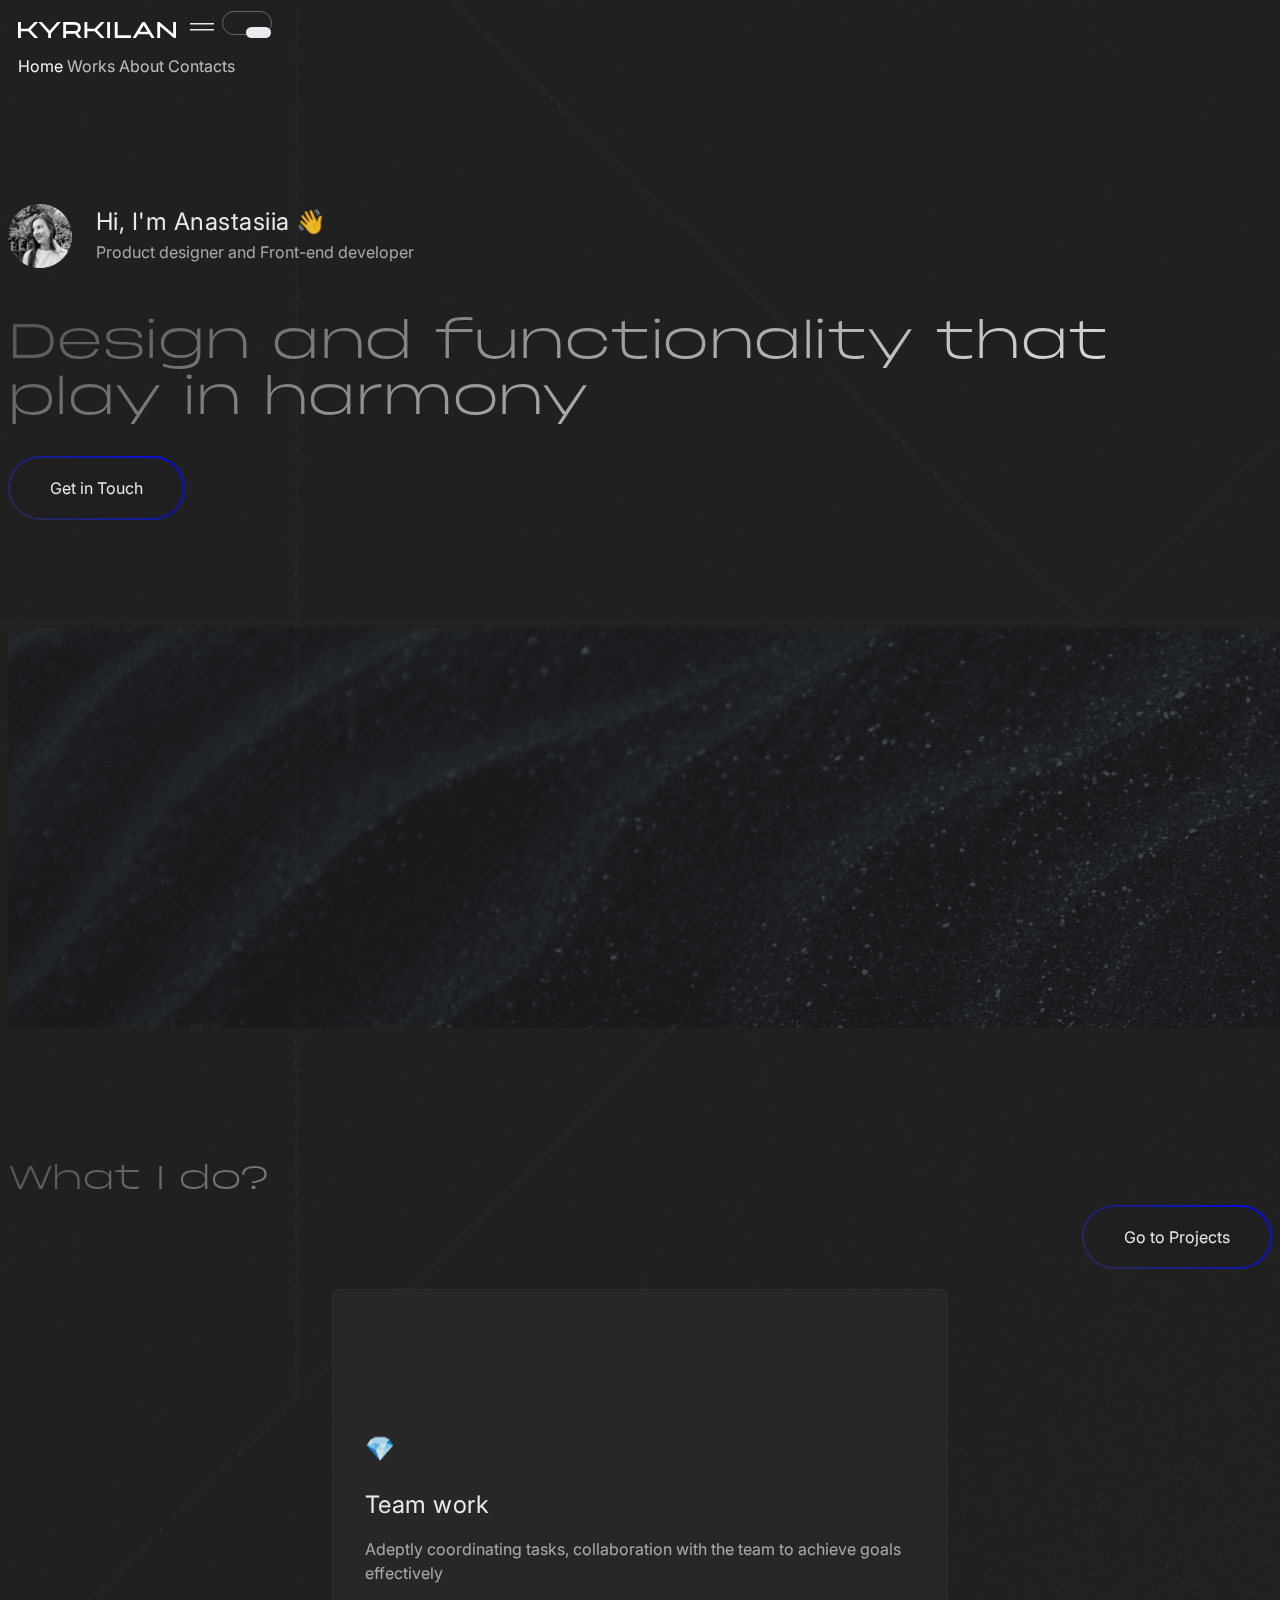
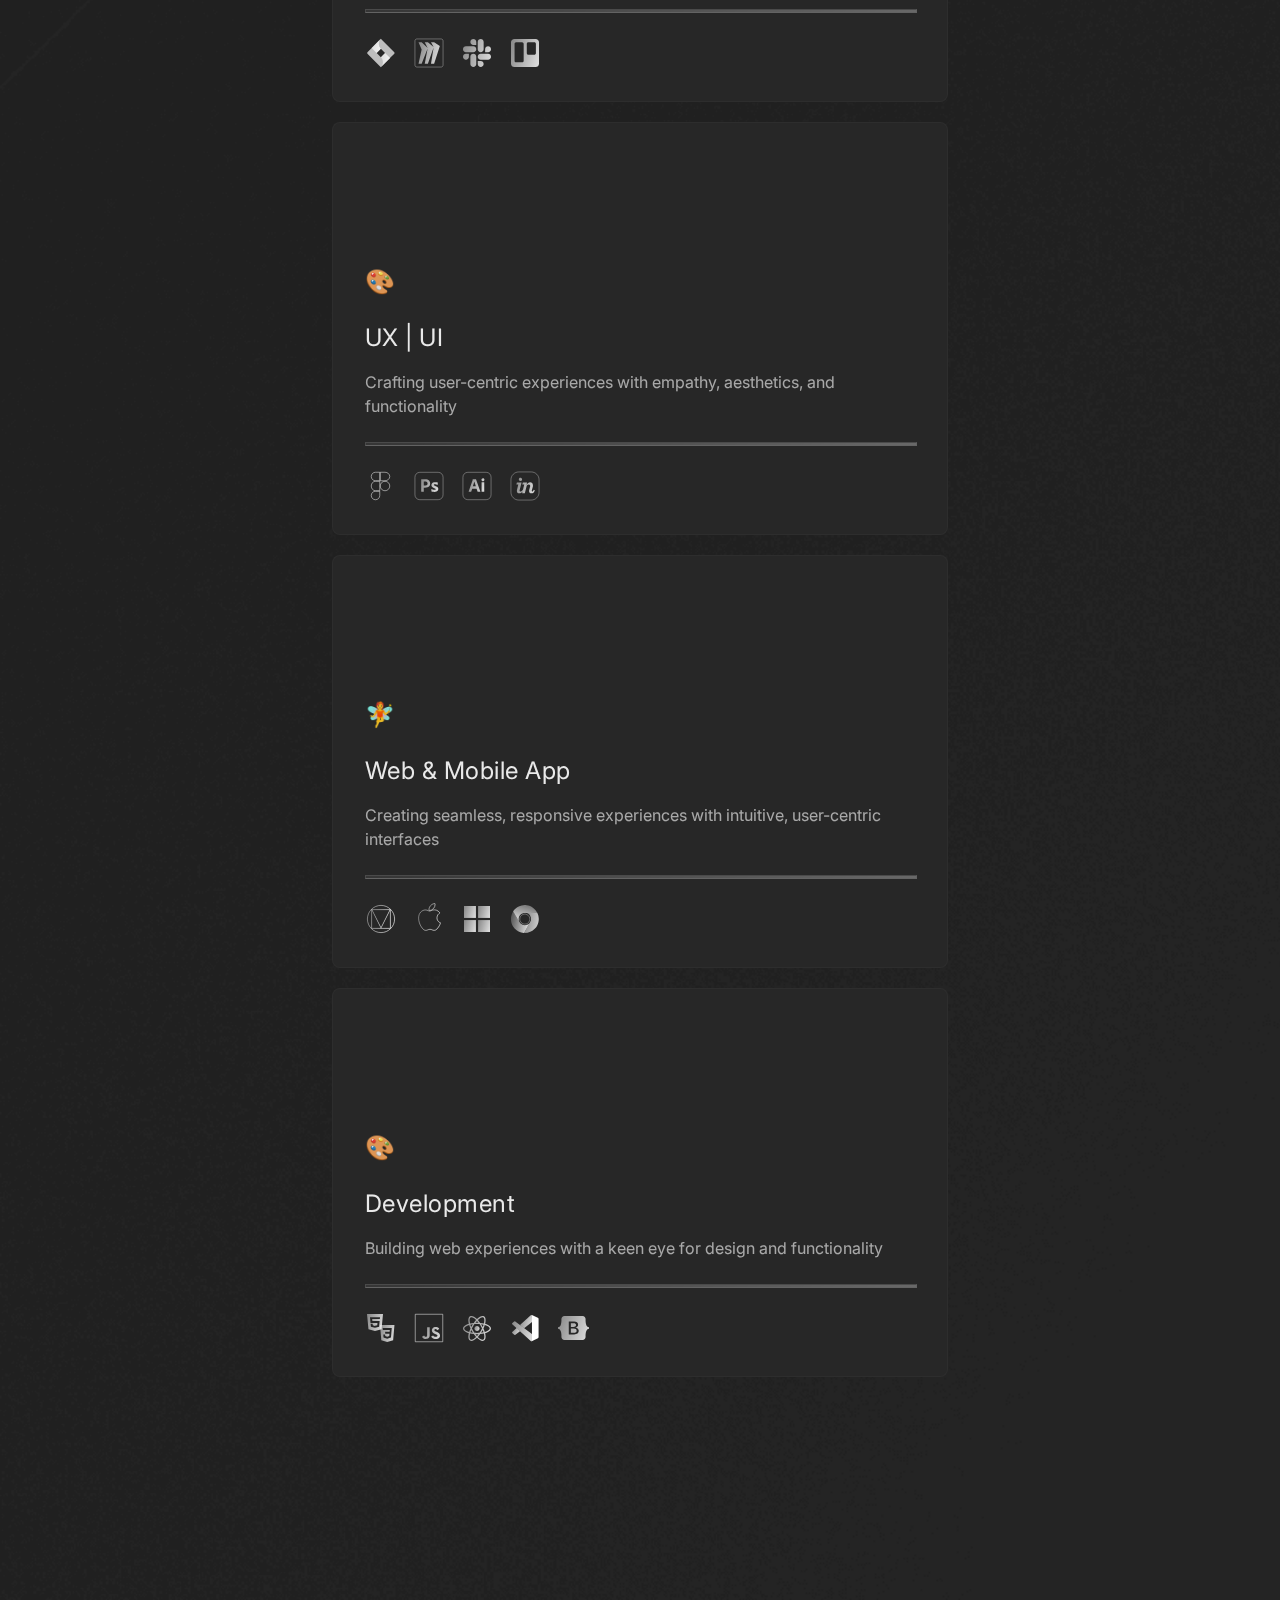
==== commit bd5fc9e0: "Added theme switcher element with animation" ====
--- a/index.html
+++ b/index.html
@@ -57,6 +57,11 @@
           />
         </button>
 
+        <span class="switcher switcher-1">
+          <input type="checkbox" id="switcher-1" />
+          <label for="switcher-1"></label>
+        </span>
+
         <div class="collapse navbar-collapse" id="navbarNavAltMarkup">
           <div class="navbar-nav">
             <a
--- a/src/style.css
+++ b/src/style.css
@@ -258,6 +258,104 @@
   box-shadow: var(--shadow-blue-small);
 }
 
+/* Themes Switcher */
+
+span.switcher {
+  position: relative;
+
+  width: 50px;
+  height: 24px;
+  border-radius: 50px;
+  margin: 0;
+  input {
+    appearance: none;
+
+    position: relative;
+
+    width: 50px;
+    height: 24px;
+    border-radius: 50px;
+
+    background-color: transparent;
+    outline: none;
+
+    &:before,
+    &:after {
+      z-index: 2;
+
+      position: absolute;
+      top: 50%;
+      transform: translateY(-50%);
+
+      color: var(--col-white);
+    }
+    &:before {
+      content: url("/icons/icon-sun.svg");
+      left: 6px;
+      opacity: 0;
+    }
+    &:after {
+      content: url("/icons/icon-moon.svg");
+      right: 6px;
+    }
+  }
+  label {
+    z-index: 1;
+    position: absolute;
+    top: 3px;
+    bottom: 3px;
+
+    border-radius: 50px;
+  }
+  &.switcher-1 {
+    input {
+      transition: 0.25s -0.1s;
+      &:checked {
+        background-color: transparent;
+        border: 0.81px solid var(--col-bg-dark-cards);
+        &:before {
+          opacity: 1;
+          transition: opacity 0.5s;
+          
+        }
+        &:after {
+          opacity: 0;
+          transition: opacity 0.5s;
+        }
+        & + label {
+          left: 4px;
+          right: 28px;
+
+          background: var(--col-bg-dark);
+
+          transition: left 0.5s, right 0.4s 0.2s;
+        }
+      }
+      &:not(:checked) {
+        background: transparent;
+        border: 0.81px solid rgba(255, 255, 255, 0.3);
+        transition: border 0.5s -0.1s;
+        &:before {
+          color: transparent;
+          transition: color 0.5s;
+        }
+        &:after {
+          color: var(--col-bg-dark);
+          transition: color 0.5s 0.2s;
+        }
+        & + label {
+          left: 28px;
+          right: 4px;
+
+          background: #e9eaf0;
+
+          transition: left 0.4s 0.2s, right 0.5s, background 0.35s -0.1s;
+        }
+      }
+    }
+  }
+}
+
 /* Contacts screen styles */
 
 .contact-screen h2,
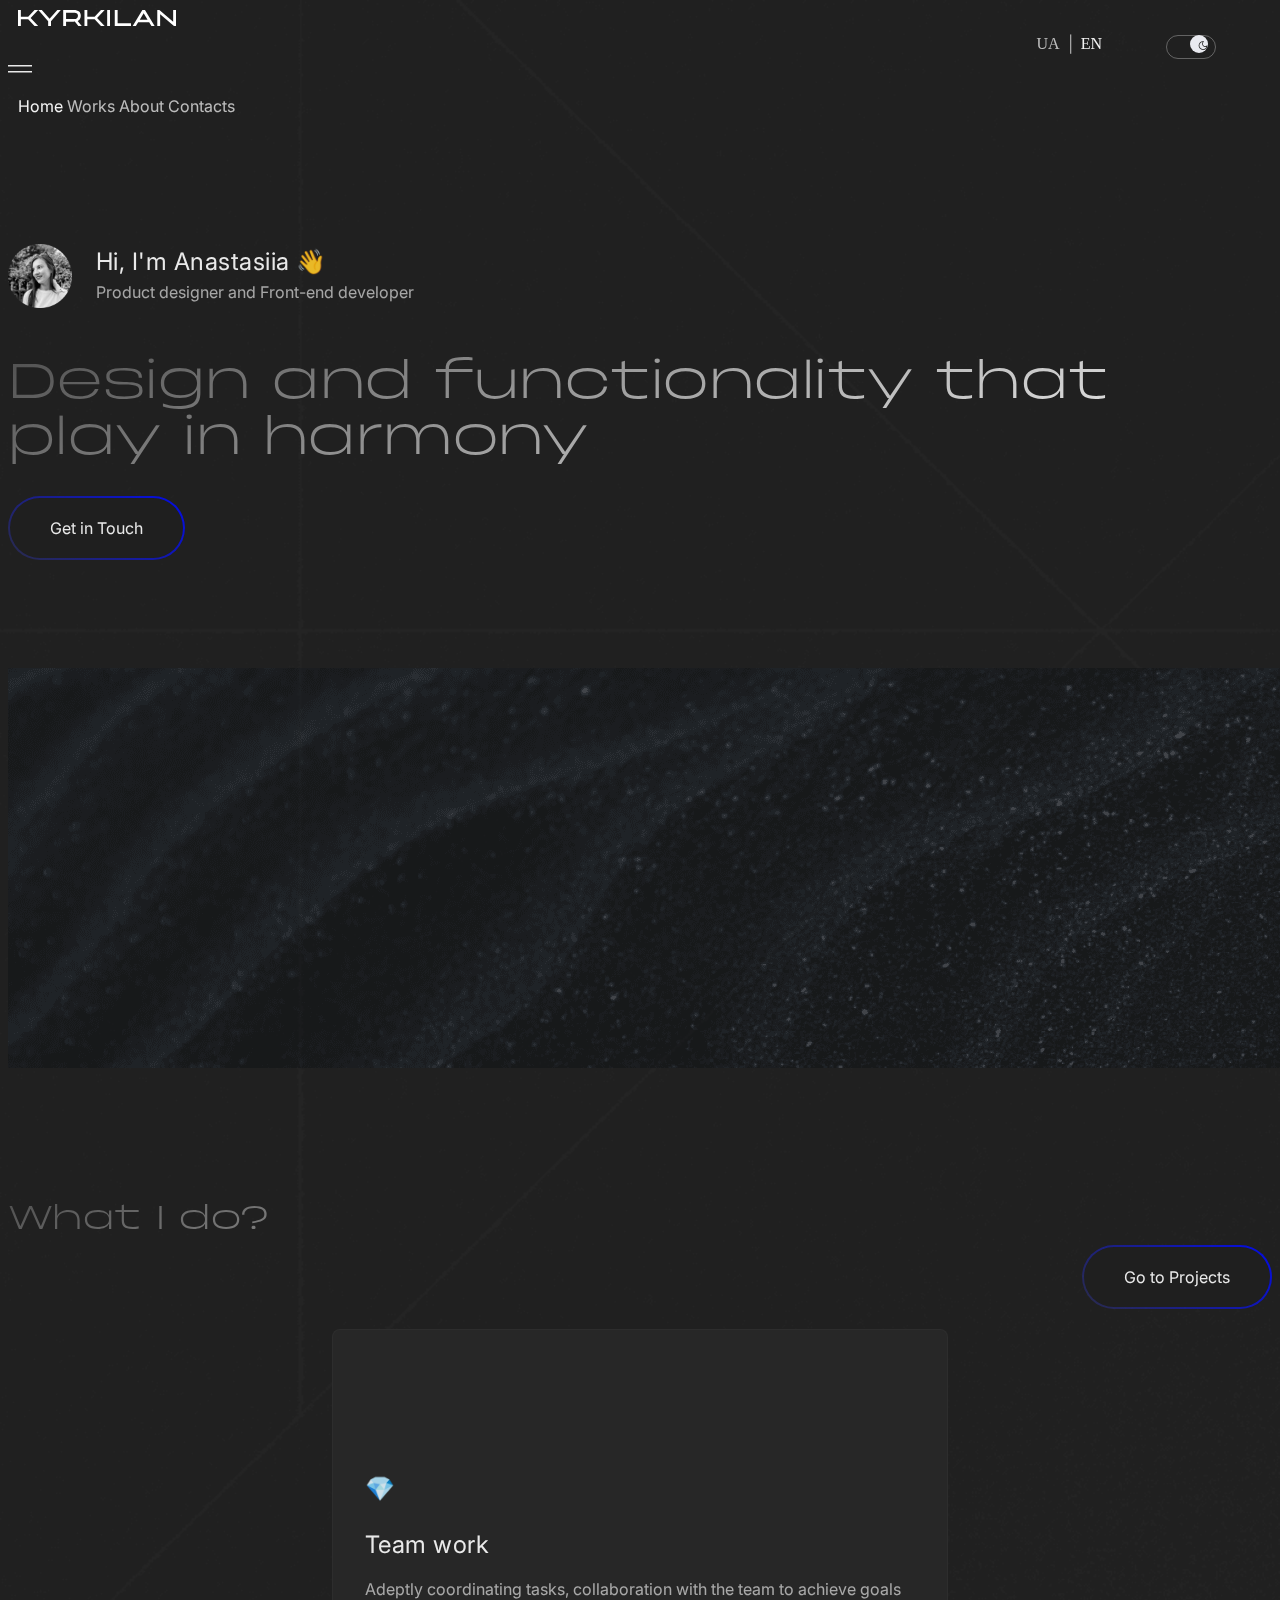
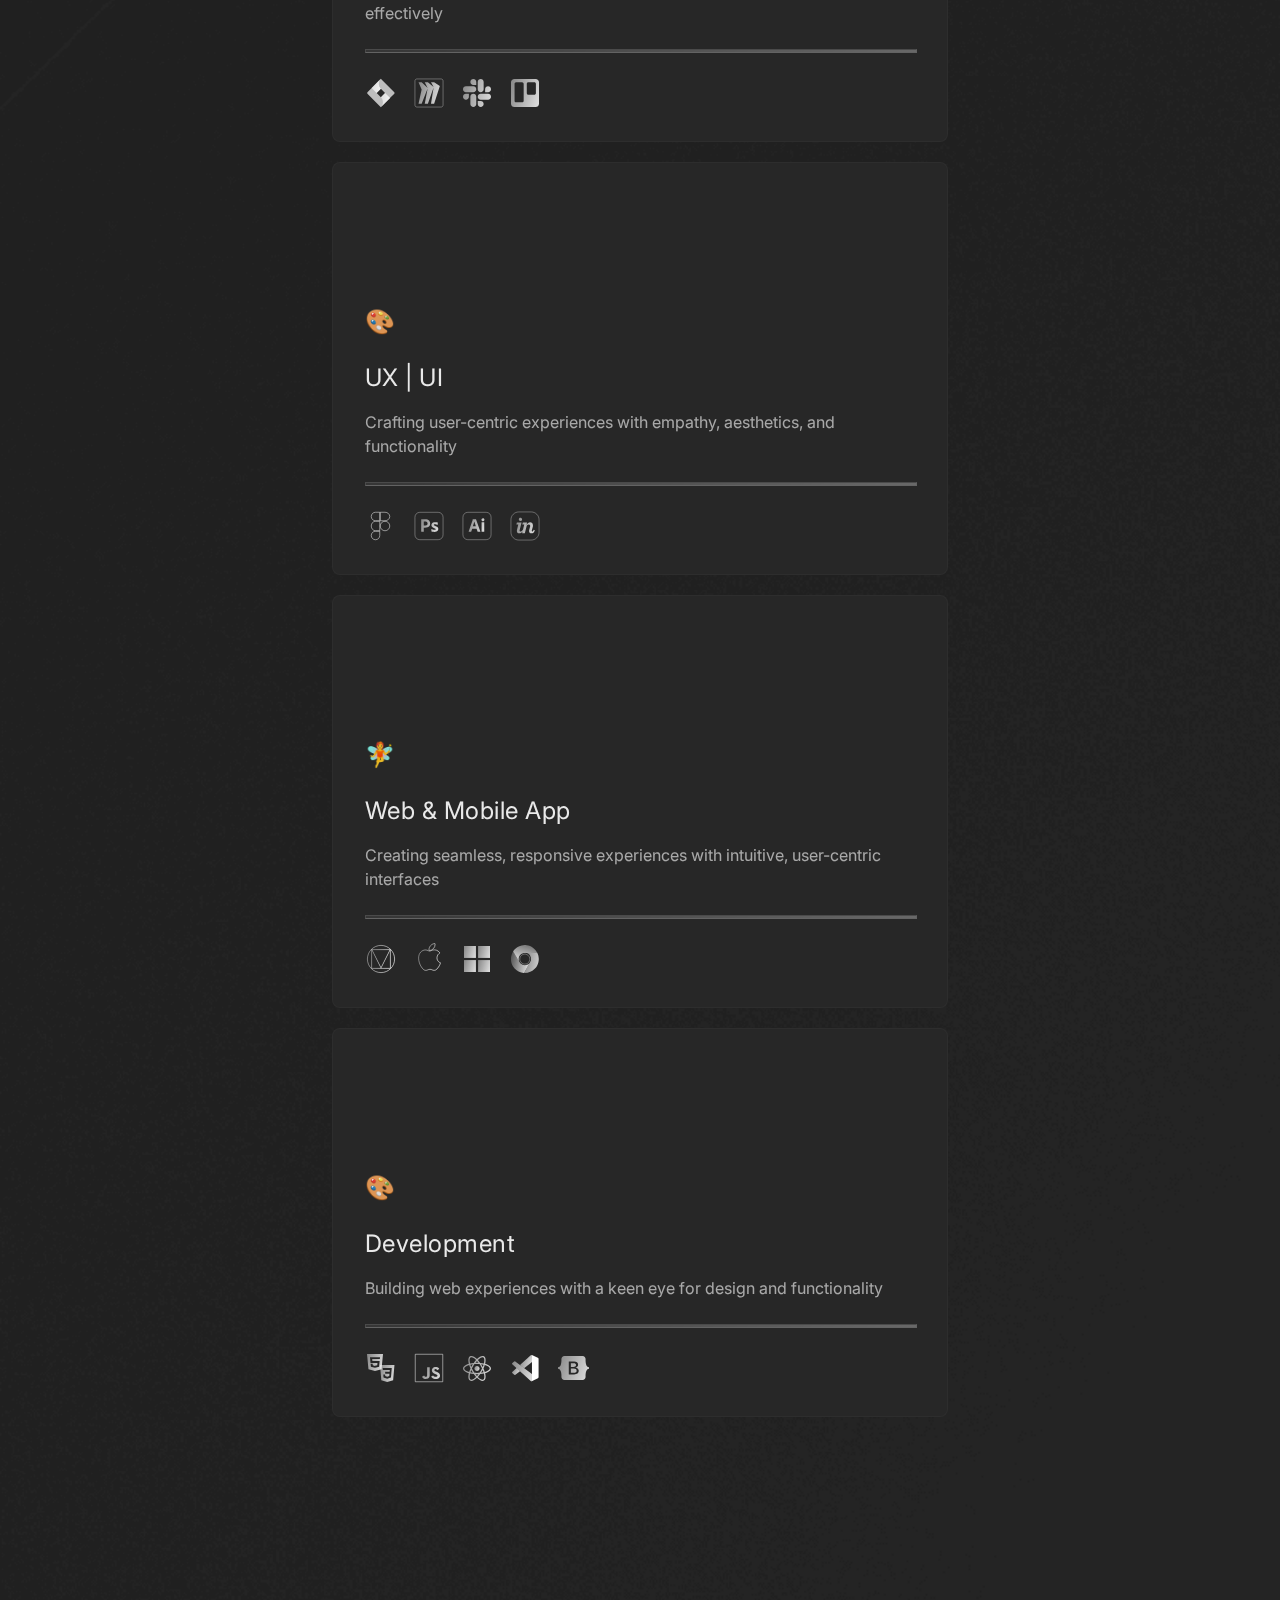
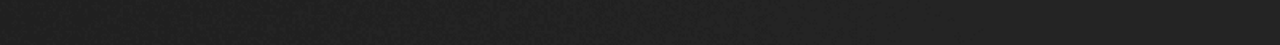
==== commit d8843a3f: "Added js for theme switching" ====
--- a/index.html
+++ b/index.html
@@ -23,7 +23,7 @@
       integrity="sha384-HwwvtgBNo3bZJJLYd8oVXjrBZt8cqVSpeBNS5n7C8IVInixGAoxmnlMuBnhbgrkm"
       crossorigin="anonymous"
     ></script>
-    <link rel="stylesheet" href="/src/style.css" />
+    <link rel="stylesheet" href="/src/dark-theme.css" id="theme-link"/>
   </head>
 
   <body>
@@ -33,6 +33,20 @@
         <a class="navbar-brand" href="/"
           ><img src="/img/logo.svg" alt="Kyrkilan" class="cursor-hover"
         /></a>
+
+        <div class="switchers">
+          <div class="lang">
+            <a class="nav-item nav-link" href="#">UA</a>
+            <p>|</p>
+            <a class="nav-item nav-link active" href="#">EN</a>
+          </div>
+
+          <span class="switcher switcher-1">
+            <input type="checkbox" id="switcher-1" />
+            <label for="switcher-1"></label>
+          </span>
+        </div> 
+        
         <button
           class="navbar-toggler d-lg-none"
           type="button"
@@ -57,10 +71,7 @@
           />
         </button>
 
-        <span class="switcher switcher-1">
-          <input type="checkbox" id="switcher-1" />
-          <label for="switcher-1"></label>
-        </span>
+       
 
         <div class="collapse navbar-collapse" id="navbarNavAltMarkup">
           <div class="navbar-nav">
--- a/src/dark-theme.css
+++ b/src/dark-theme.css
@@ -0,0 +1,888 @@
+/* Adding fonts */
+
+@import url("https://fonts.googleapis.com/css2?family=Inter:wght@300;400;500&display=swap");
+
+@font-face {
+  font-family: PhonkSans;
+  src: url("/fonts/PhonkSans-Light.otf") format("opentype");
+}
+
+/* Variables */
+
+:root {
+  /* Colors */
+  --col-bg-dark: #1f1f1f;
+  --col-bg-dark-cards: #272727;
+  --col-button-blue-grad: linear-gradient(
+    222deg,
+    #000aff 0%,
+    rgba(85, 92, 241, 0.22) 100%
+  );
+  --col-button-blue-grad-hover: linear-gradient(
+    41deg,
+    #000aff 0%,
+    rgba(85, 92, 241, 0.22) 100%
+  );
+  --col-white-grad: linear-gradient(
+    337deg,
+    #fff 0%,
+    rgba(255, 255, 255, 0.22) 100%
+  );
+  --col-white: #fff;
+
+  /* Fonts */
+  --font-title: PhonkSans, sans-serif;
+  --font-text: Inter, sans-serif;
+
+  /* Shadows */
+  --shadow-blue-big: 0px 2.767256498336792px 2.2138051986694336px 0px
+      rgba(16, 15, 74, 0.06),
+    0px 6.650102138519287px 5.32008171081543px 0px rgba(16, 15, 74, 0.09),
+    0px 12.521552085876465px 10.017241477966309px 0px rgba(16, 15, 74, 0.11),
+    0px 22.3363094329834px 17.869047164916992px 0px rgba(16, 15, 74, 0.13),
+    0px 41.777610778808594px 33.422088623046875px 0px rgba(16, 15, 74, 0.16),
+    0px 100px 80px 0px rgba(16, 15, 74, 0.22);
+  --shadow-blue-small: 0px 12.5px 10.02px 0px rgba(16, 15, 74, 0.08),
+    0px 41.777610778808594px 33.422088623046875px 0px rgba(16, 15, 74, 0.13);
+
+  /* Cursor */
+  --cursor-bg: #b0efda;
+  --cursor-bg-line: #b0efda;
+}
+
+/* Cursor styles */
+
+* {
+  cursor: none;
+}
+
+[type="button"]:not(:disabled),
+[type="reset"]:not(:disabled),
+[type="submit"]:not(:disabled),
+button:not(:disabled) {
+  cursor: none;
+}
+
+/* Animation */
+
+@keyframes scroll {
+  0% {
+    transform: translateX(0%);
+  }
+  100% {
+    transform: translateX(-100%);
+  }
+}
+
+/* Common elements styles */
+
+body {
+  background-color: var(--col-bg-dark);
+  background-image: url("/img/bg_pattern.png");
+  background-size: cover;
+  background-repeat: no-repeat;
+}
+
+p,
+.social-media-links a,
+.footer .help-ua a {
+  font-family: var(--font-text);
+  font-size: 16px;
+  font-style: normal;
+  font-weight: 400;
+  line-height: 24px;
+
+  color: var(--col-white);
+  opacity: 0.6;
+}
+
+h1,
+h2 {
+  background: var(--col-white-grad);
+  background-clip: text;
+  -webkit-background-clip: text;
+  -webkit-text-fill-color: transparent;
+}
+
+h1 {
+  font-family: var(--font-title);
+  font-size: 48px;
+  font-style: normal;
+  font-weight: 300;
+  line-height: 56px;
+  letter-spacing: 0.48px;
+}
+
+h2 {
+  font-family: var(--font-title);
+  font-size: 32px;
+  font-style: normal;
+  font-weight: 300;
+  line-height: 40px;
+  letter-spacing: 0.32px;
+}
+
+h3 {
+  font-family: var(--font-text);
+  font-size: 24px;
+  font-style: normal;
+  font-weight: 400;
+  line-height: 32px;
+  letter-spacing: 0.48px;
+
+  color: var(--col-white);
+  opacity: 0.9;
+}
+
+hr {
+  width: 100%;
+  height: 2px;
+
+  background: var(--col-white-grad);
+  opacity: 0.3;
+}
+
+a {
+  text-decoration: none;
+  color: var(--col-white);
+}
+
+.certificates-screen,
+.skills-screen,
+.contact-screen {
+  padding-top: 100px;
+  padding-bottom: 40px;
+}
+
+.btn-main {
+  position: relative;
+  padding: 20px 40px;
+  margin: 2px;
+  background-color: var(--col-bg-dark);
+  border-radius: 56px;
+
+  font-family: var(--font-text);
+  font-size: 16px;
+  font-style: normal;
+  font-weight: 400;
+  line-height: 24px;
+
+  color: var(--col-white);
+  opacity: 0.9;
+
+  transition: all 200ms ease-in-out;
+}
+
+.btn-main::after {
+  content: "";
+  position: absolute;
+  top: 0;
+  right: 0;
+  bottom: 0;
+  left: 0;
+  z-index: -1;
+
+  margin: -2px;
+  border-radius: inherit;
+  background-image: var(--col-button-blue-grad);
+}
+
+.btn-main:hover::after {
+  background-image: var(--col-button-blue-grad-hover);
+}
+
+.mail-link:hover,
+.social-media-links a:hover,
+.nav-link:hover,
+.tab-button:hover {
+  text-decoration: var(--col-white) solid underline 1.5px;
+  text-underline-offset: 12px;
+
+  color: var(--col-white);
+  opacity: 0.6;
+}
+
+/* Header */
+
+.navbar-brand,
+.navbar-collapse {
+  padding: 10px;
+
+  font-family: Inter;
+  font-size: 16px;
+  font-style: normal;
+  font-weight: 400;
+  line-height: 24px;
+
+  color: var(--col-white);
+}
+
+.navbar-collapse {
+  justify-content: end;
+}
+
+.navbar-nav {
+  gap: 21px;
+}
+
+.navbar-toggler {
+  display: none;
+}
+
+#custom-toggler {
+  margin: 0;
+  padding: 0;
+  background-color: transparent;
+  border: none;
+}
+
+.disabled {
+  display: none;
+}
+
+.nav-link,
+.tab-button {
+  color: var(--col-white);
+  opacity: 0.7;
+}
+
+.switchers {
+  margin-right: 60px;
+  display: flex;
+  gap: 60px;
+  justify-content: flex-end;
+  align-items: center;
+  width: -webkit-fill-available;
+}
+
+.lang {
+  display: flex;
+  gap: 8px;
+  align-items: center;
+}
+
+.lang p {
+  margin: 0;
+}
+
+.active {
+  opacity: 0.95;
+}
+
+.scrolling {
+  padding: 0;
+  background-color: var(--col-bg-dark);
+  border-bottom: rgb(255, 255, 255, 0.03) solid 1px;
+
+  box-shadow: var(--shadow-blue-small);
+}
+
+/* Themes Switcher */
+
+span.switcher {
+  position: relative;
+
+  width: 50px;
+  height: 24px;
+  border-radius: 50px;
+  margin: 0;
+  input {
+    appearance: none;
+
+    position: relative;
+
+    width: 50px;
+    height: 24px;
+    border-radius: 50px;
+
+    background-color: transparent;
+    outline: none;
+
+    &:before,
+    &:after {
+      z-index: 2;
+
+      position: absolute;
+      top: 50%;
+      transform: translateY(-50%);
+
+      color: var(--col-white);
+    }
+    &:before {
+      content: url("/icons/icon-sun.svg");
+      left: 6px;
+      opacity: 0;
+    }
+    &:after {
+      content: url("/icons/icon-moon.svg");
+      right: 6px;
+    }
+  }
+  label {
+    z-index: 1;
+    position: absolute;
+    top: 3px;
+    bottom: 3px;
+
+    border-radius: 50px;
+  }
+  &.switcher-1 {
+    input {
+      transition: 0.25s -0.1s;
+      &:checked {
+        background-color: transparent;
+        border: 0.81px solid var(--col-bg-dark-cards);
+        &:before {
+          opacity: 1;
+          transition: opacity 0.5s;
+        }
+        &:after {
+          opacity: 0;
+          transition: opacity 0.5s;
+        }
+        & + label {
+          left: 4px;
+          right: 28px;
+
+          background: var(--col-bg-dark);
+
+          transition: left 0.5s, right 0.4s 0.2s;
+        }
+      }
+      &:not(:checked) {
+        background: transparent;
+        border: 0.81px solid rgba(255, 255, 255, 0.3);
+        transition: border 0.5s -0.1s;
+        &:before {
+          color: transparent;
+          transition: color 0.5s;
+        }
+        &:after {
+          color: var(--col-bg-dark);
+          transition: color 0.5s 0.2s;
+        }
+        & + label {
+          left: 28px;
+          right: 4px;
+
+          background: #e9eaf0;
+
+          transition: left 0.4s 0.2s, right 0.5s, background 0.35s -0.1s;
+        }
+      }
+    }
+  }
+}
+
+/* Contacts screen styles */
+
+.contact-screen h2,
+.contact-screen p {
+  margin-left: 0;
+  padding-left: 0;
+}
+
+.contact-screen p {
+  margin: 32px 0;
+  max-width: 298px;
+}
+
+.contact-img {
+  max-width: 705px;
+  opacity: 0.8;
+  float: right;
+}
+
+.mail-link h3 {
+  margin-bottom: 0;
+  font-weight: 400;
+  opacity: 0.85;
+}
+
+.social-media-links {
+  display: flex;
+  justify-content: flex-end;
+  align-items: flex-end;
+  gap: 40px;
+}
+
+.social-media-links a {
+  opacity: 0.8;
+}
+
+/* Footer */
+
+.footer {
+  padding-bottom: 40px;
+}
+
+.footer hr {
+  margin: 0 0 40px;
+}
+
+.footer p {
+  font-size: 14px;
+  letter-spacing: 0.15px;
+  margin-bottom: 0;
+}
+
+.footer .help-ua {
+  display: flex;
+  justify-content: end;
+  align-items: start;
+  gap: 4px;
+}
+
+.footer .help-ua a {
+  font-size: 14px;
+  font-weight: 500;
+  opacity: 0.8;
+
+  text-decoration: var(--col-white) solid underline 1px;
+  text-underline-offset: 2px;
+}
+
+.footer .help-ua a:hover {
+  text-decoration: var(--col-white) solid underline 1px;
+  text-underline-offset: 8px;
+
+  opacity: 0.6;
+}
+
+/* Homepage Main screen styles */
+
+.main-screen {
+  padding-top: 116px;
+  padding-bottom: 128px;
+}
+
+.greeting {
+  display: flex;
+  margin-bottom: 48px;
+}
+
+.greeting img {
+  width: 64px;
+  height: 64px;
+  filter: grayscale(100%);
+  transition: filter 0.5s ease;
+}
+
+.greeting img:hover {
+  filter: grayscale(0%);
+}
+
+.greeting div {
+  margin-left: 24px;
+}
+
+.greeting div h3,
+.greeting div p {
+  margin: 2px 0;
+}
+
+.main-row-btn {
+  margin-top: 48px;
+}
+
+/* Homepage Decorative image styles */
+
+.deco-img-main {
+  width: auto;
+  opacity: 0.6;
+}
+
+/* Homepage Skills screen styles */
+
+.btn-projects {
+  text-align: end;
+}
+
+.skill-cards {
+  margin-top: 40px;
+  gap: 24px;
+}
+
+.skill-card {
+  margin: 20px auto 0;
+  padding: 119px 32px 32px;
+
+  border-radius: 8px;
+  border: rgb(255, 255, 255, 0.03) solid 1px;
+  background: var(--col-bg-dark-cards);
+}
+
+.skill-card h3 {
+  margin-bottom: 16px;
+}
+
+.skill-card hr {
+  margin: 24px auto;
+}
+
+.tool-icons {
+  display: flex;
+  justify-content: flex-start;
+  gap: 16px;
+  flex-wrap: wrap;
+}
+
+/* About me page screen */
+
+.about-me {
+  padding-top: 100px;
+  padding-bottom: 40px;
+}
+
+.about-me img {
+  width: 437px;
+  filter: grayscale(100%);
+  transition: filter 0.5s ease;
+}
+
+.about-me img:hover {
+  filter: grayscale(0%);
+}
+
+.about-me h1,
+.certificates-screen h2 {
+  margin-bottom: 60px;
+}
+
+.about-me p {
+  margin-top: 40px;
+}
+
+.certificates-screen {
+  width: 100%;
+
+  overflow: hidden;
+  position: relative;
+}
+
+.certificates-container {
+  display: flex;
+  gap: 10px;
+  width: max-content;
+  margin-bottom: 10px;
+}
+
+.certificates {
+  display: flex;
+  gap: 10px;
+  animation: scroll 60s linear infinite;
+  animation-play-state: running;
+  animation-delay: 0s;
+  animation-direction: normal;
+}
+
+.certificates-container .scroll-back {
+  animation-direction: reverse;
+}
+
+.certificates-container:hover .certificates {
+  animation-play-state: paused;
+}
+
+.certificates-screen img {
+  margin: 0;
+  padding: 0;
+  height: 250px;
+  filter: grayscale(100%);
+  transition: filter 0.5s ease;
+}
+
+.certificates-screen img:hover {
+  filter: grayscale(0%);
+}
+
+/* My works page */
+
+.works-title {
+  margin-top: 100px;
+  margin-bottom: 60px;
+}
+
+.tab-buttons {
+  display: flex;
+  justify-content: flex-end;
+  gap: 30px;
+}
+
+.tab-button {
+  border: none;
+  background-color: transparent;
+
+  color: var(--col-white);
+}
+
+#works-cards img {
+  padding-bottom: 30px;
+  filter: grayscale(100%);
+  transition: filter 0.5s ease;
+}
+
+#works-cards img:hover {
+  filter: grayscale(0%);
+}
+
+/* Responsive notes */
+
+@media (min-width: 1201px) and (max-width: 1400px) {
+  .skill-card {
+    max-width: 550px;
+  }
+}
+
+@media (min-width: 993px) and (max-width: 1200px) {
+  .skill-card {
+    max-width: 460px;
+  }
+}
+
+@media (min-width: 577px) and (max-width: 992px) {
+  #header.active {
+    position: fixed;
+    align-items: start;
+
+    width: 100%;
+    height: 100vh;
+
+    background-color: var(--col-bg-dark);
+    border-bottom: rgb(255, 255, 255, 0.03) solid 1px;
+
+    box-shadow: var(--shadow-blue-small);
+
+    z-index: 1000;
+  }
+
+  #header.active .container {
+    gap: 30px;
+  }
+
+  .switchers {
+  width: 45%;
+}
+
+.lang {
+  gap: 16px;
+}
+
+  .skill-card {
+    padding-top: 80px;
+  }
+
+  .contact-screen {
+    padding-top: 50px;
+  }
+
+  .contact-img {
+    width: 100%;
+    float: none;
+    margin-bottom: 40px;
+  }
+
+  .mail-link {
+    padding-left: 0;
+  }
+
+  .social-media-links {
+    justify-content: flex-start;
+    margin-top: 20px;
+    padding-left: 0;
+  }
+
+  .footer .row div {
+    padding-left: 0;
+  }
+
+  .footer .help-ua {
+    justify-content: start;
+    margin-top: 10px;
+  }
+
+  .about-me {
+    padding-top: 50px;
+    padding-bottom: 0;
+  }
+
+  .about-me img {
+    width: 100%;
+    margin-bottom: 60px;
+  }
+
+  .about-me h1 {
+    margin-bottom: 40px;
+  }
+
+  .about-me p {
+    margin-top: 30px;
+  }
+
+  .works-title {
+    margin-top: 50px;
+    margin-bottom: 20px;
+  }
+
+  .works-title ul {
+    justify-content: flex-start;
+    margin-top: 30px;
+  }
+
+  .circle-and-dot {
+    display: none;
+  }
+}
+
+@media (max-width: 576px) {
+  h1 {
+    font-size: 32px;
+    line-height: 40px;
+  }
+
+  h3 {
+    font-size: 20px;
+    line-height: 24px;
+  }
+
+  #header.active {
+    position: fixed;
+    align-items: start;
+
+    width: 100%;
+    height: 100vh;
+
+    background-color: var(--col-bg-dark);
+    border-bottom: rgb(255, 255, 255, 0.03) solid 1px;
+
+    box-shadow: var(--shadow-blue-small);
+
+    z-index: 1000;
+  }
+
+  #header.active .container {
+    gap: 0px;
+  }
+
+  .container,
+  .contact-screen .container .row,
+  .footer .container .row {
+    padding-left: 20px;
+    padding-right: 20px;
+  }
+
+  .switchers {
+    margin-right: 0;
+    gap: 16px;
+  width: 30%;
+}
+
+.lang {
+  gap: 12px;
+}
+
+  .mail-link,
+  .social-media-links {
+    padding-left: 0;
+  }
+
+  .main-screen {
+    padding-top: 60px;
+    padding-bottom: 80px;
+  }
+
+  .greeting {
+    flex-direction: column;
+    margin-bottom: 32px;
+    width: 330px;
+  }
+
+  .greeting div {
+    margin-left: 0;
+  }
+
+  .greeting div h3 {
+    margin-top: 20px;
+  }
+
+  .btn-projects {
+    margin-top: 40px;
+    margin-bottom: 20px;
+    text-align: start;
+  }
+
+  .skill-cards {
+    width: 100%;
+    padding: 0 0 0 20px;
+    align-self: center;
+  }
+
+  .skill-card {
+    margin: 0;
+  }
+
+  .skills-screen,
+  .contact-screen {
+    padding-top: 60px;
+    padding-bottom: 40px;
+  }
+
+  .contact-img {
+    width: 100%;
+    float: none;
+    margin-bottom: 60px;
+  }
+
+  .social-media-links {
+    justify-content: space-between;
+    margin-top: 32px;
+    gap: 16px;
+  }
+
+  .rights {
+    padding-left: 0;
+  }
+
+  .footer .help-ua {
+    justify-content: start;
+    margin-top: 10px;
+    padding-left: 0;
+    flex-wrap: wrap;
+  }
+
+  .about-me {
+    width: 90%;
+    padding-top: 40px;
+    padding-bottom: 0;
+  }
+
+  .about-me .row {
+    padding: 0;
+  }
+
+  .about-me img {
+    margin-bottom: 60px;
+  }
+
+  .about-me h1 {
+    margin-bottom: 40px;
+  }
+
+  .about-me p {
+    margin-top: 30px;
+  }
+
+  .works-title {
+    margin-top: 50px;
+    margin-bottom: 20px;
+  }
+
+  .works-title ul {
+    justify-content: flex-start;
+    margin-top: 30px;
+  }
+
+  .circle-and-dot {
+    display: none;
+  }
+}
